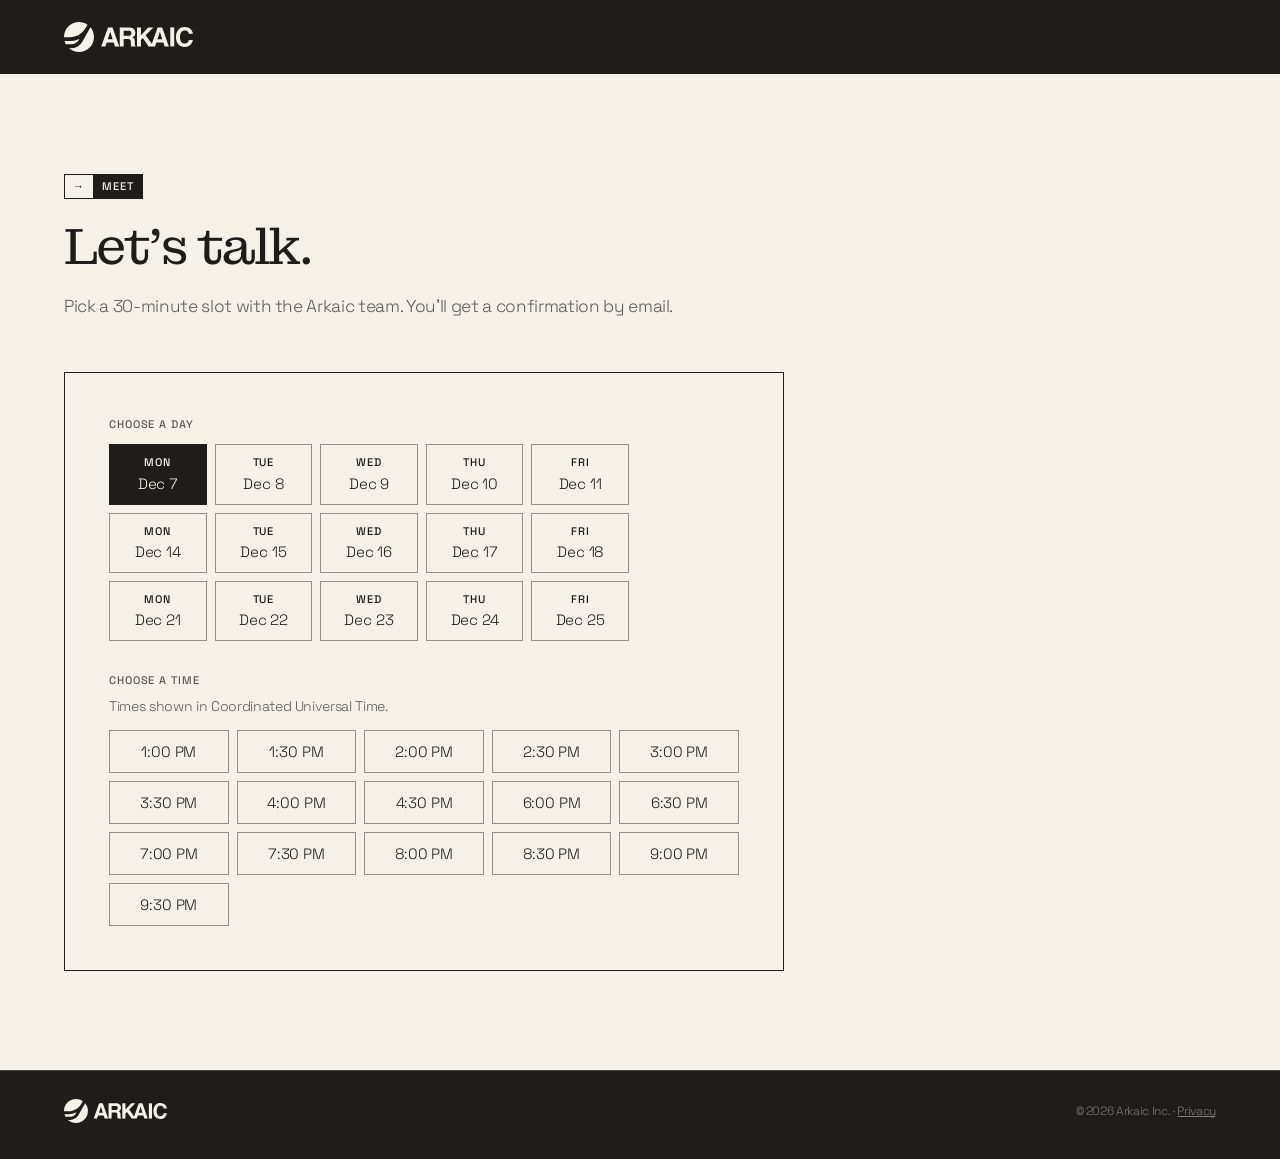
==== meet/index.html @ a01da4da "Fit the topbar on phones, show the drawing names there, shorten each scene The bar overflowed below " ====
<!DOCTYPE html>
<html lang="en">
<head>
  <meta charset="utf-8">
  <meta name="viewport" content="width=device-width, initial-scale=1">
  <title>Meet Arkaic</title>
  <meta name="description" content="Book a 30-minute meeting with Arkaic.">
  <meta name="theme-color" content="#1E1D1A">
  <meta name="robots" content="noindex">
  <link rel="icon" href="/favicon.ico" sizes="32x32">
  <link rel="icon" type="image/svg+xml" href="/assets/favicon.svg">
  <link rel="apple-touch-icon" href="/assets/apple-touch-icon.png">
  <link rel="canonical" href="https://arkaic.inc/meet/">
  <link rel="stylesheet" href="/styles.css?v=68">
</head>
<body>
  <a class="skip" href="#main">Skip to content</a>

  <header class="topbar">
    <a class="brand" href="/" aria-label="Arkaic home">
      <img src="/assets/logo-horizontal-paper.svg" alt="Arkaic" width="146" height="34">
    </a>
  </header>

  <main id="main">
    <section class="section paper meet" aria-labelledby="meet-title">
      <div>
        <p class="tag"><span class="tag-num">→</span><span class="tag-label">Meet</span></p>
        <h1 id="meet-title" class="h2">Let&rsquo;s talk.</h1>
        <p class="body-lg meet-lede">Pick a 30-minute slot with the Arkaic team. You&rsquo;ll get a confirmation by email.</p>
        <div class="meet-card">
          <!-- step 1: day and time -->
          <div class="meet-pick">
            <h2 class="meet-step">Choose a day</h2>
            <div class="meet-days" role="listbox" aria-label="Day"></div>
            <h2 class="meet-step">Choose a time</h2>
            <p class="meet-tz"></p>
            <div class="meet-slots" role="listbox" aria-label="Time"></div>
            <p class="meet-empty" hidden>No open times this day.</p>
          </div>
  
          <!-- step 2: details -->
          <form class="meet-form" action="https://formspree.io/f/xnpnykan" method="POST" hidden>
            <p class="meet-chosen"></p>
            <button type="button" class="meet-back">Change time</button>
            <label for="meet-name">Name</label>
            <input id="meet-name" name="name" autocomplete="name" required>
            <label for="meet-email">Email</label>
            <input id="meet-email" type="email" name="email" autocomplete="email" required>
            <label for="meet-org">Firm</label>
            <input id="meet-org" name="firm" autocomplete="organization">
            <label for="meet-note">Anything we should know? <span>(optional)</span></label>
            <textarea id="meet-note" name="note" rows="3"></textarea>
            <input type="hidden" name="_subject">
            <input type="hidden" name="meeting_start_utc">
            <input type="hidden" name="meeting_time_et">
            <input type="text" name="_gotcha" tabindex="-1" autocomplete="off" class="visually-hidden" aria-hidden="true">
            <p class="consent">We use these details only to schedule and hold the meeting. See our <a href="/privacy/">privacy page</a>.</p>
            <button class="button button-graphite" type="submit">Request meeting</button>
            <p class="meet-msg" role="status" aria-live="polite"></p>
          </form>
  
          <!-- step 3: done -->
          <div class="meet-done" hidden>
            <h2 class="h3">Request sent.</h2>
            <p class="meet-done-time"></p>
            <p class="meet-done-note">The Arkaic team will confirm by email shortly.</p>
            <a class="button button-graphite meet-ics" download="arkaic-meeting.ics">Add to calendar</a>
          </div>
        </div>
        </div>
    </section>
  </main>

  <footer class="footer">
    <img src="/assets/logo-horizontal-paper.svg" alt="Arkaic" width="120" height="28">
    <p class="fine">© 2026 Arkaic Inc. · <a href="/privacy/">Privacy</a></p>
  </footer>

  <script src="/meet/meet.js?v=5" defer></script>
</body>
</html>
---- styles.css ----
/* Arkaic landing — brand system v1.0.
   Foundation: Graphite and Paper. Display: Montagu Slab. Functional: Space Grotesk.
   Accents (cyan, gold, coral) enter only through the prisms.
   4-column grid, generous margins, flat and matte: no shadows, no gradients. */

/* Fonts are self-hosted (SIL Open Font License) so no visitor data goes to Google. */
@font-face {
  font-family: "Montagu Slab";
  font-style: normal;
  font-weight: 400;
  font-display: swap;
  src: url("/assets/fonts/montagu-slab-latin.woff2") format("woff2");
  unicode-range: U+0000-00FF, U+0131, U+0152-0153, U+02BB-02BC, U+02C6, U+02DA, U+02DC, U+0304, U+0308, U+0329, U+2000-206F, U+20AC, U+2122, U+2191, U+2193, U+2212, U+2215, U+FEFF, U+FFFD;
}
@font-face {
  font-family: "Montagu Slab";
  font-style: normal;
  font-weight: 400;
  font-display: swap;
  src: url("/assets/fonts/montagu-slab-latin-ext.woff2") format("woff2");
  unicode-range: U+0100-02BA, U+02BD-02C5, U+02C7-02CC, U+02CE-02D7, U+02DD-02FF, U+0304, U+0308, U+0329, U+1D00-1DBF, U+1E00-1E9F, U+1EF2-1EFF, U+2020, U+20A0-20AB, U+20AD-20C4, U+2113, U+2C60-2C7F, U+A720-A7FF;
}
@font-face {
  font-family: "Shrikhand";
  font-style: normal;
  font-weight: 400;
  font-display: swap;
  src: url("/assets/fonts/shrikhand-latin.woff2") format("woff2");
  unicode-range: U+0000-00FF, U+0131, U+0152-0153, U+02BB-02BC, U+02C6, U+02DA, U+02DC, U+0304, U+0308, U+0329, U+2000-206F, U+20AC, U+2122, U+2191, U+2193, U+2212, U+2215, U+FEFF, U+FFFD;
}
@font-face {
  font-family: "Shrikhand";
  font-style: normal;
  font-weight: 400;
  font-display: swap;
  src: url("/assets/fonts/shrikhand-latin-ext.woff2") format("woff2");
  unicode-range: U+0100-02BA, U+02BD-02C5, U+02C7-02CC, U+02CE-02D7, U+02DD-02FF, U+0304, U+0308, U+0329, U+1D00-1DBF, U+1E00-1E9F, U+1EF2-1EFF, U+2020, U+20A0-20AB, U+20AD-20C4, U+2113, U+2C60-2C7F, U+A720-A7FF;
}
@font-face {
  font-family: "Space Grotesk";
  font-style: normal;
  font-weight: 300 700;
  font-display: swap;
  src: url("/assets/fonts/space-grotesk-latin.woff2") format("woff2");
  unicode-range: U+0000-00FF, U+0131, U+0152-0153, U+02BB-02BC, U+02C6, U+02DA, U+02DC, U+0304, U+0308, U+0329, U+2000-206F, U+20AC, U+2122, U+2191, U+2193, U+2212, U+2215, U+FEFF, U+FFFD;
}
@font-face {
  font-family: "Space Grotesk";
  font-style: normal;
  font-weight: 300 700;
  font-display: swap;
  src: url("/assets/fonts/space-grotesk-latin-ext.woff2") format("woff2");
  unicode-range: U+0100-02BA, U+02BD-02C5, U+02C7-02CC, U+02CE-02D7, U+02DD-02FF, U+0304, U+0308, U+0329, U+1D00-1DBF, U+1E00-1E9F, U+1EF2-1EFF, U+2020, U+20A0-20AB, U+20AD-20C4, U+2113, U+2C60-2C7F, U+A720-A7FF;
}

:root {
  --paper: #F5F0E8;
  --graphite: #1E1D1A;
  --cyan: #2DC4C4;      --cyan-dark: #003940;   --cyan-light: #C6EDEB;
  --gold: #D6A321;      --gold-dark: #3C310B;
  --coral: #F27649;     --coral-dark: #421D10;
  --green: #8DC63F;

  --ink: var(--graphite);
  --ink-70: rgba(30, 29, 26, 0.70);
  --ink-45: rgba(30, 29, 26, 0.45);
  --ink-15: rgba(30, 29, 26, 0.15);
  --paper-70: rgba(245, 240, 232, 0.70);
  --paper-45: rgba(245, 240, 232, 0.45);
  --paper-18: rgba(245, 240, 232, 0.18);

  --font-display: "Montagu Slab", Georgia, "Times New Roman", serif;
  --font-text: "Space Grotesk", "Helvetica Neue", Arial, sans-serif;

  --gutter: clamp(24px, 5vw, 80px);
  --col-gap: clamp(20px, 2.5vw, 40px);
  --section-y: clamp(72px, 11vh, 150px);
  --max: 1440px;
  /* one measure for every section's paragraphs and every figure's
     caption: a fixed width, so text of different sizes lines up */
  --measure: 46rem;
}

*, *::before, *::after { box-sizing: border-box; }
* { margin: 0; padding: 0; }
html { scroll-behavior: smooth; background: var(--graphite); }
body {
  font-family: var(--font-text);
  font-weight: 300;
  font-size: 17px;
  line-height: 1.4;
  letter-spacing: -0.02em;
  color: var(--paper);
  background: var(--graphite);
  -webkit-font-smoothing: antialiased;
}
img, video { display: block; max-width: 100%; }
a { color: inherit; }
:focus-visible { outline: 2px solid var(--cyan); outline-offset: 3px; }
strong { font-weight: 500; }

.skip {
  position: absolute; left: var(--gutter); top: -100px;
  background: var(--paper); color: var(--graphite); padding: 10px 14px; z-index: 100;
}
.skip:focus { top: 12px; }

/* ---- type ---- */
.display {
  font-family: var(--font-display);
  font-weight: 400;
  font-size: clamp(48px, 8.4vw, 124px);
  line-height: 1.0;
  letter-spacing: -0.05em;
  color: var(--paper);
}
.h2 {
  font-family: var(--font-display);
  font-weight: 400;
  font-size: clamp(34px, 4vw, 56px);
  line-height: 1.02;
  letter-spacing: -0.05em;
  max-width: 16ch;
}
.body-lg { font-size: clamp(17px, 1.35vw, 20px); line-height: 1.4; max-width: var(--measure); }
.h3 {
  font-family: var(--font-display);
  font-weight: 400;
  font-size: clamp(26px, 2.6vw, 38px);
  line-height: 1.1;
  letter-spacing: -0.04em;
  margin-bottom: 24px;
}
.paper .body-lg { color: var(--ink-70); }
.graphite .body-lg { color: var(--paper-70); }

/* section tag: numbered chip like the brand guide */
.tag {
  display: inline-flex; align-items: stretch;
  font-family: var(--font-text); font-weight: 500; font-size: 11px;
  letter-spacing: 0.08em; text-transform: uppercase;
  border: 1px solid var(--ink); margin-bottom: 22px;
}
.tag-num { padding: 4px 8px; color: var(--ink); }
.tag-label { padding: 4px 9px; background: var(--ink); color: var(--paper); }
.paper-tag { border-color: var(--paper); }
.paper-tag .tag-num { color: var(--paper); }
.paper-tag .tag-label { background: var(--paper); color: var(--graphite); }


/* ---- buttons ---- */
.button {
  display: inline-block;
  font-family: var(--font-text); font-weight: 500; font-size: 13px;
  letter-spacing: 0.08em; text-transform: uppercase; text-decoration: none;
  padding: 14px 26px; border: 1px solid transparent;
  transition: background 0.15s ease, color 0.15s ease, border-color 0.15s ease;
}
.button-graphite { background: var(--graphite); color: var(--paper); border-color: var(--graphite); }
.button-graphite:hover { background: var(--cyan-dark); border-color: var(--cyan-dark); }
.visually-hidden {
  position: absolute; width: 1px; height: 1px; overflow: hidden;
  clip: rect(0 0 0 0); clip-path: inset(50%); white-space: nowrap;
}

/* waitlist: email field and button share one row */
.waitlist { display: flex; flex-wrap: wrap; margin-top: 36px; max-width: 520px; }
.waitlist input[type="email"] {
  flex: 1 1 240px; min-width: 0;
  font: inherit; font-size: 16px; letter-spacing: -0.01em;
  padding: 13px 16px; border: 1px solid var(--ink-45); border-right: 0; border-radius: 0;
  background: transparent; color: var(--ink);
}
.waitlist input[type="email"]::placeholder { color: var(--ink-45); }
.waitlist input[type="email"]:focus-visible { outline-offset: -2px; }
.waitlist .button { flex: none; cursor: pointer; }
.waitlist .button:disabled { opacity: 0.6; cursor: default; }
.waitlist-msg { flex-basis: 100%; margin-top: 14px; font-size: 14px; color: var(--ink-70); }
.waitlist-msg:empty { display: none; }
.consent { flex-basis: 100%; margin: 12px 0 0; font-size: 13px; color: var(--ink-70); }
.consent a { color: inherit; }
.meet-form .consent { margin-top: 20px; }

/* ---- topbar ---- */
.topbar {
  position: sticky; top: 0; z-index: 50;
  display: flex; align-items: center;
  padding: 22px var(--gutter);
  background: var(--graphite);
}
.brand img { height: 30px; width: auto; }
.topbar-cta {
  margin-left: auto; font-weight: 500; font-size: 12px; letter-spacing: 0.08em; text-transform: uppercase;
  text-decoration: none; color: var(--paper); border-bottom: 1px solid var(--paper-45); padding-bottom: 2px;
}
.topbar-cta:hover { border-color: var(--coral); }
/* the way to a meeting: a solid Paper button at the far right */
.topbar-meet {
  margin-left: 24px; padding: 9px 16px;
  font-weight: 500; font-size: 12px; letter-spacing: 0.08em; text-transform: uppercase; text-decoration: none;
  background: var(--paper); color: var(--graphite); border: 1px solid var(--paper);
}
.topbar-meet:hover { background: var(--cyan-light); border-color: var(--cyan-light); }

/* ---- hero ---- */
.hero {
  position: relative;
  min-height: calc(100svh - 78px);
  display: flex; flex-direction: column; justify-content: center;
  padding: clamp(48px, 8vh, 96px) var(--gutter) 0;
  overflow: hidden;
}
.hero-inner { position: relative; max-width: var(--max); margin: 0 auto; width: 100%; }
.display .line { display: block; }
.lede { margin-top: 32px; max-width: 62ch; color: var(--paper-70); font-size: clamp(17px, 1.35vw, 20px); }

/* prisms wander around their own centroids (main.js) and thread through the
   type: the headline creates no stacking context, so a letter wrapped in
   .lt-front (z 3) paints over a form while its plain neighbour (unpositioned,
   painted first) sits behind it.
   Each prism sits in an .anchor around its letter (positioned, but no z-index,
   so still no stacking context), and its size and offset are in em: it tracks
   that letter at every width and line wrap. */
.lt-front { position: relative; z-index: 3; }
.anchor { position: relative; }
.prism {
  position: absolute; width: 0.5em; height: auto; max-width: none;
  pointer-events: none; will-change: transform; z-index: 2;
  /* left/top are the form's centre; main.js keeps the -50% offset in its transform */
  transform: translate(-50%, -50%);
}
.prism-back { width: 0.655em; z-index: 1; }
.prism-tetra { left: 0.66em; top: 0.62em; }   /* on the o|m seam of "Computing": o in front, m behind */
.prism-octa { width: 0.72em; left: 100%; top: 0.38em; }   /* over the top right of the l in "Built", under the t */
.prism-cube { left: 0.62em; top: 0.25em; }   /* over the o of "Discovery", behind the v */
.strokes-band {
  /* same max width as the content grid, so its ends line up with the rules below */
  width: 100%; max-width: var(--max);
  margin: clamp(56px, 10vh, 120px) auto 0;
  height: 42px;   /* six strokes: a 2px line every 8px */
  background: repeating-linear-gradient(
    to bottom,
    var(--paper-45) 0 2px,
    transparent 2px 8px
  );
  mask-image: linear-gradient(to bottom, rgba(0,0,0,0.25), rgba(0,0,0,1));
  -webkit-mask-image: linear-gradient(to bottom, rgba(0,0,0,0.25), rgba(0,0,0,1));
}

/* ---- sections + grid ---- */
.section { padding: var(--section-y) var(--gutter); }
.section > * { max-width: var(--max); margin-left: auto; margin-right: auto; }
.paper { background: var(--paper); color: var(--ink); }
.graphite { background: var(--graphite); color: var(--paper); }
/* grounds follow the story, not a strict alternation: the product proofs run
   on one Paper ground, so a rule across the content width marks each section */
.paper + .paper > :first-child { border-top: 1px solid var(--ink-15); padding-top: clamp(28px, 4vh, 48px); }
.grid {
  display: grid;
  grid-template-columns: repeat(4, minmax(0, 1fr));
  column-gap: var(--col-gap);
  row-gap: 40px;
  align-items: start;
}
.span-2 { grid-column: span 2; }

/* evolve */
.evolve { font-family: "Shrikhand", var(--font-display); font-style: normal; letter-spacing: -0.02em; color: var(--coral); }
.principles { list-style: none; border-top: 1px solid var(--ink); }
.principles li { padding: 16px 0; border-bottom: 1px solid var(--ink-15); color: var(--ink); font-size: 16px; line-height: 1.4; }
/* same list on a Graphite section: Paper rules and type */
.graphite .principles { border-top-color: var(--paper); }
.graphite .principles li { border-bottom-color: var(--paper-18); color: var(--paper); }

/* product section, top to bottom: full-width intro, waitlist band, then each
   pain point (problem, how Evolve treats it, proof) and the pipeline. Text
   and headings share the content's left edge; the waitlist card is centred. */
.product-intro .h2 { max-width: none; }
.product-intro .body-lg { margin-top: 24px; }
.waitlist-band { margin-top: clamp(64px, 9vh, 112px); scroll-margin-top: 78px; }   /* clear the sticky topbar */
/* the band closes its section: no Paper strip between it and the next one */
.section:has(> .waitlist-band:last-child) { padding-bottom: 0; }
.section > .result { margin-top: clamp(40px, 6vh, 72px); }

/* pain points: the problem on the left, how Evolve treats it on the right */
.section > .pipeline { margin-top: clamp(80px, 12vh, 144px); }
.section > .pipeline.first { margin-top: 0; }
/* headline, then the pain, then how Evolve treats it in two columns that
   read top to bottom; .line keeps each sentence on a line of its own */
.pain-head { max-width: none; }
.pain-head .line { display: block; }
.pain .body-lg { margin-top: 24px; }
.pain-how { margin-top: 40px; }
/* a grid, two to a row: each row is as tall as its taller item, so the
   rules under the items line up across the row whatever their length */
.pain-how .principles { display: grid; grid-template-columns: repeat(2, minmax(0, 1fr)); column-gap: var(--col-gap); }
.pain-how .principles li { padding: 24px 0; }
.how {
  font-weight: 500; font-size: 11px; letter-spacing: 0.08em; text-transform: uppercase;
  color: var(--ink-70); margin-bottom: 12px;
}
.principles code, .steps code { font-family: ui-monospace, Menlo, monospace; font-size: 0.9em; letter-spacing: 0; }
/* a demo video, framed like the screenshots; dark until it loads. It takes the
   full content width, so its edges line up with the section rules and the hero's
   strokes band, and it outweighs the 1000px figures around it */
.result .demo {
  --figure-w: var(--max);
  display: block; width: min(100%, var(--figure-w)); height: auto; aspect-ratio: 16 / 9; margin: 24px auto 0;
  object-fit: contain; background: var(--paper); border: 1px solid var(--paper-45);
}
/* the clips are rendered on Paper, so on a Paper section they sit flush, with no frame.
   Their content spans x = 90..1860 of the 1920 px frame: scale so that span meets the
   text edges, and let the blank margins run into the gutter */
.paper .result .demo {
  border: 0;
  width: calc(100% * 1920 / 1770); max-width: none;
  margin-left: calc(-100% * 90 / 1770);
}
/* MOCKUP: stands in for a visual not made yet */
.placeholder {
  display: grid; place-items: center; aspect-ratio: 16 / 10;
  border: 1px dashed var(--ink-45); color: var(--ink-45);
  font-family: var(--font-display); font-size: clamp(20px, 2.4vw, 32px); letter-spacing: -0.04em;
}

/* the same pieces on a Graphite section */
.graphite .how { color: var(--paper-70); }
.graphite .placeholder { border-color: var(--paper-45); color: var(--paper-45); }
.graphite .compare-note { color: var(--paper-70); }
/* proofs keep a rule that shows on their section's ground */
.graphite .result img { border-color: var(--paper-45); }

/* pipeline: three steps across, numbered */
.pipeline .body-lg { color: var(--ink-70); margin-top: 24px; }   /* the same gap under the headline as .pain */
.steps {
  list-style: none; display: grid; grid-template-columns: repeat(3, minmax(0, 1fr));
  column-gap: var(--col-gap); row-gap: 32px; margin-top: 40px;
}
.steps li { border-top: 1px solid var(--ink); padding-top: 16px; }
.step-num { font-family: var(--font-display); font-size: 34px; letter-spacing: -0.04em; line-height: 1; color: var(--ink-45); }
.steps h4 { margin: 12px 0 8px; font-size: 18px; font-weight: 500; letter-spacing: -0.02em; }
.steps p { color: var(--ink-70); font-size: 16px; line-height: 1.45; }
.graphite .pipeline .body-lg { color: var(--paper-70); }
.graphite .steps li { border-top-color: var(--paper); }
.graphite .step-num { color: var(--paper-45); }
.graphite .steps p { color: var(--paper-70); }
/* the study animation and the proofs share one centred width, so they
   read as a set; each sits square-cornered in a Graphite rule like the
   waitlist card. The animation is a fixed 950x594 stage that scales itself
   to its frame, so the frame only needs the right proportions. */
.study, .result { --figure-w: 1000px; }
.section > .study { margin-top: clamp(40px, 6vh, 72px); }
/* intro text on the left, the engine drawing on the right; stacked on narrow screens */
.lead-row { display: grid; grid-template-columns: minmax(0, 6fr) minmax(0, 6.5fr); gap: clamp(32px, 4vw, 64px); align-items: start; margin-top: 40px; }
.lead-row > .study { margin: 0; }
/* the tagline stays on one line, running past the text column over the empty corner of the
   drawing frame, so the columns (and the drawing) do not move with it */
@media (min-width: 1100px) { .product-intro .h2 { white-space: nowrap; } }
.study + .pain { margin-top: clamp(80px, 12vh, 144px); }
/* a quiet label over the animation, on its left edge, so it does not
   compete with the line above or the headline below */
.study-label { width: min(100%, var(--figure-w)); margin: 0 auto; }
.study-frame {
  width: min(100%, var(--figure-w)); margin: 12px auto 0; aspect-ratio: 950 / 594;
  background: #fff; border: 1px solid var(--graphite);
}
/* the drawings canvas: line art straight on the section, in the section's ink */
.trace-frame { aspect-ratio: 8 / 5; background: none; border: 0; }
.trace-canvas { display: block; width: 100%; height: 100%; }
.study-frame iframe { display: block; width: 100%; height: 100%; border: 0; }
.result img {
  display: block; width: min(100%, var(--figure-w)); height: auto;
  margin: 24px auto 0; border: 1px solid var(--graphite);
}

/* waitlist: Eigenmode field (texture 04, cyan) behind a centred Paper card,
   the same construction as the closing contact band (texture 06, coral) */
.waitlist-band {
  display: grid; place-items: center;
  /* full bleed, like the closing band: the section pads by the gutter, so
     pulling out by the gutter reaches both edges of the window */
  max-width: none;
  margin-left: calc(-1 * var(--gutter)); margin-right: calc(-1 * var(--gutter));
  padding: clamp(56px, 10vh, 120px) clamp(16px, 4vw, 48px);
  background: var(--cyan) url("assets/eigenmode-04-cyan.jpg") center / cover no-repeat;
}
.waitlist-card {
  width: min(100%, 640px);
  background: var(--paper); border: 1px solid var(--graphite);
  padding: clamp(24px, 4vw, 48px) clamp(20px, 4vw, 56px);
}
.waitlist-card .waitlist { margin: 28px 0 0; max-width: none; }
/* the pitch to pilots, above the form */
.cta-title {
  font-family: var(--font-display); font-weight: 400; font-size: clamp(28px, 3vw, 40px);
  line-height: 1.05; letter-spacing: -0.05em; color: var(--ink);
}
.cta-text { margin-top: 16px; font-size: clamp(16px, 1.2vw, 18px); line-height: 1.45; color: var(--ink-70); }

.compare-note { margin: 16px auto 0; max-width: min(100%, var(--measure)); text-align: center; font-size: 13px; line-height: 1.45; color: var(--ink-70); }

/* team: two people, centred as a pair; the tag stays on the left margin like 01 */
.team {
  list-style: none; display: grid; grid-template-columns: repeat(2, minmax(0, 1fr));
  column-gap: clamp(40px, 6vw, 112px); row-gap: 48px;
  max-width: 1080px; margin: 28px auto 0;
}
.team li { border-top: 1px solid var(--paper-45); padding-top: 20px; }
.person-name {
  font-family: var(--font-display); font-weight: 400; font-size: clamp(26px, 2.3vw, 34px);
  letter-spacing: -0.04em; line-height: 1.1; margin-bottom: 16px;
}
.team p { color: var(--paper-70); font-size: clamp(16px, 1.15vw, 18px); line-height: 1.5; }
.paper .team li { border-top-color: var(--ink); }
.paper .team p { color: var(--ink-70); }

/* contact: Eigenmode field (coral) behind a centred Paper card */
.contact {
  display: grid; place-items: center;
  padding: clamp(96px, 16vh, 200px) var(--gutter);
  background: var(--coral) url("assets/eigenmode-06-coral.jpg") center / cover no-repeat;
}
.contact-card {
  background: var(--paper); color: var(--ink); border: 1px solid var(--graphite);
  padding: clamp(32px, 4vw, 56px) clamp(28px, 5vw, 72px); text-align: center;
}
.contact-card .body-lg { color: var(--ink-70); margin: 0 auto; }
.mail {
  display: inline-block; margin-top: 20px;
  font-family: var(--font-display); font-size: clamp(24px, 2.6vw, 36px); letter-spacing: -0.04em; line-height: 1;
  color: var(--ink); text-decoration: none; border-bottom: 1px solid var(--ink-45); padding-bottom: 6px;
}
.mail:hover { border-color: var(--coral); color: var(--coral-dark); }

/* footer */
.footer {
  display: flex; flex-wrap: wrap; justify-content: space-between; align-items: center; gap: 20px 40px;
  padding: 28px var(--gutter) 36px;
  border-top: 1px solid var(--paper-18);
  background: var(--graphite); color: var(--paper);
}
.footer img { height: 24px; width: auto; }
.fine { font-size: 12px; color: var(--paper-45); }
.made { display: inline-flex; flex-direction: column; align-items: center; gap: 10px; }
.flag { display: block; flex: none; }
.fine a { color: inherit; }
.fine a:hover { color: var(--paper); }

/* privacy: one readable column under the heading */
.legal { min-height: calc(100svh - 78px); }
.legal > div { max-width: 68ch; }
.legal-date { margin: 12px 0 32px; font-size: 14px; color: var(--ink-70); }
.legal h2 { margin: 36px 0 10px; font-size: 20px; font-weight: 500; }
.legal p, .legal li { font-size: 16px; line-height: 1.6; }
.legal p + p { margin-top: 12px; }
.legal ul { padding-left: 20px; list-style: disc; }
.legal li + li { margin-top: 6px; }
.legal ul + p { margin-top: 12px; }
.legal a { color: inherit; }

/* ---- meet: /meet booking page ---- */
.meet { min-height: calc(100svh - 78px); }
.meet-lede { margin-top: 20px; }
.meet-card {
  margin-top: clamp(40px, 6vh, 72px); max-width: 720px;
  border: 1px solid var(--graphite); padding: clamp(20px, 4vw, 44px);
}
.meet-step {
  font-family: var(--font-text); font-weight: 500; font-size: 11px;
  letter-spacing: 0.08em; text-transform: uppercase; color: var(--ink-70);
  margin-bottom: 12px;
}
.meet-step + .meet-days { margin-bottom: 32px; }
.meet-tz { font-size: 14px; color: var(--ink-70); margin: -4px 0 14px; }
.meet-days, .meet-slots { display: grid; gap: 8px; }
.meet-days { grid-template-columns: repeat(5, minmax(0, 1fr)); max-width: 520px; }   /* Mon-Fri: one row per week (meet.js shows whole weeks) */
.meet-slots { grid-template-columns: repeat(auto-fill, minmax(104px, 1fr)); }
.meet-days button, .meet-slots button {
  font: inherit; font-size: 15px; letter-spacing: -0.01em; color: var(--ink);
  background: transparent; border: 1px solid var(--ink-45); border-radius: 0;
  padding: 10px 6px; cursor: pointer; text-align: center;
  transition: background 0.15s ease, color 0.15s ease, border-color 0.15s ease;
}
.meet-days button span {
  display: block; font-weight: 500; font-size: 11px; letter-spacing: 0.08em;
  text-transform: uppercase; margin-bottom: 2px;
}
.meet-days button:hover:not(:disabled), .meet-slots button:hover { border-color: var(--graphite); background: var(--cyan-light); }
.meet-days button[aria-selected="true"] { background: var(--graphite); border-color: var(--graphite); color: var(--paper); }
.meet-days button:disabled { opacity: 0.35; cursor: default; }
.meet-days button { white-space: nowrap; }
/* five days across a phone: tighter type so a date stays on one line */
@media (max-width: 480px) {
  .meet-days { gap: 6px; }
  .meet-days button { font-size: 13px; padding: 8px 2px; letter-spacing: -0.02em; }
  .meet-days button span { font-size: 10px; }
}
.meet-empty { font-size: 15px; color: var(--ink-70); }

.meet-form { display: flex; flex-direction: column; max-width: 480px; }
.meet-chosen { font-family: var(--font-display); font-size: clamp(22px, 2.4vw, 30px); letter-spacing: -0.04em; line-height: 1.15; }
.meet-back {
  align-self: flex-start; margin: 8px 0 24px;
  font: inherit; font-size: 14px; color: var(--ink-70);
  background: none; border: 0; border-bottom: 1px solid var(--ink-45); padding: 0 0 2px; cursor: pointer;
}
.meet-back:hover { color: var(--ink); border-color: var(--coral); }
.meet-form label { font-size: 14px; font-weight: 500; margin: 14px 0 6px; }
.meet-form label span { font-weight: 300; color: var(--ink-70); }
.meet-form input, .meet-form textarea {
  font: inherit; font-size: 16px; letter-spacing: -0.01em; color: var(--ink);
  padding: 12px 14px; border: 1px solid var(--ink-45); border-radius: 0; background: transparent;
}
.meet-form input:focus-visible, .meet-form textarea:focus-visible { outline-offset: -2px; }
.meet-form textarea { resize: vertical; }
.meet-form .button { margin-top: 28px; cursor: pointer; align-self: flex-start; }
.meet-form .button:disabled { opacity: 0.6; cursor: default; }
.meet-msg { margin-top: 14px; font-size: 14px; color: var(--ink-70); }
.meet-msg:empty { display: none; }
.meet-done .h3 { margin-bottom: 12px; }
.meet-done-time { font-family: var(--font-display); font-size: clamp(22px, 2.4vw, 30px); letter-spacing: -0.04em; line-height: 1.15; }
.meet-done-note { margin: 10px 0 28px; color: var(--ink-70); }
[hidden] { display: none !important; }

/* ---- responsive ---- */
@media (max-width: 820px) {
  .grid { grid-template-columns: minmax(0, 1fr); }
  .span-2 { grid-column: span 1; }
  .team { grid-template-columns: minmax(0, 1fr); }
  .steps { grid-template-columns: minmax(0, 1fr); }
  .pain-how .principles { grid-template-columns: minmax(0, 1fr); }
  .waitlist input[type="email"] { border-right: 1px solid var(--ink-45); flex-basis: 100%; }
  .waitlist .button { flex: 1 1 100%; margin-top: 10px; }
  .h2 { max-width: none; }
  .lead-row { grid-template-columns: minmax(0, 1fr); gap: 0; }
  .lead-row > .study { margin-top: clamp(40px, 6vh, 72px); }
  .hero { min-height: auto; padding-top: 64px; padding-bottom: 48px; }   /* room under the strokes band */
}
/* phones: "Computing Built" no longer fits on one line, so let the headline
   flow as one run of text ("Computing / Built for / Discovery.") instead of
   breaking "Built" onto a line of its own */
@media (max-width: 480px) {
  .display .line { display: inline; }
  /* the bar: a smaller mark, tighter type and a fixed gap, so the three items fit a 360px phone */
  .topbar { padding: 16px 20px; gap: 14px; }
  .brand img { height: 24px; }
  .topbar-cta, .topbar-meet { font-size: 11px; letter-spacing: 0.06em; white-space: nowrap; }
  .topbar-meet { margin-left: 0; padding: 8px 12px; }
}
@media (prefers-reduced-motion: reduce) {
  html { scroll-behavior: auto; }
}
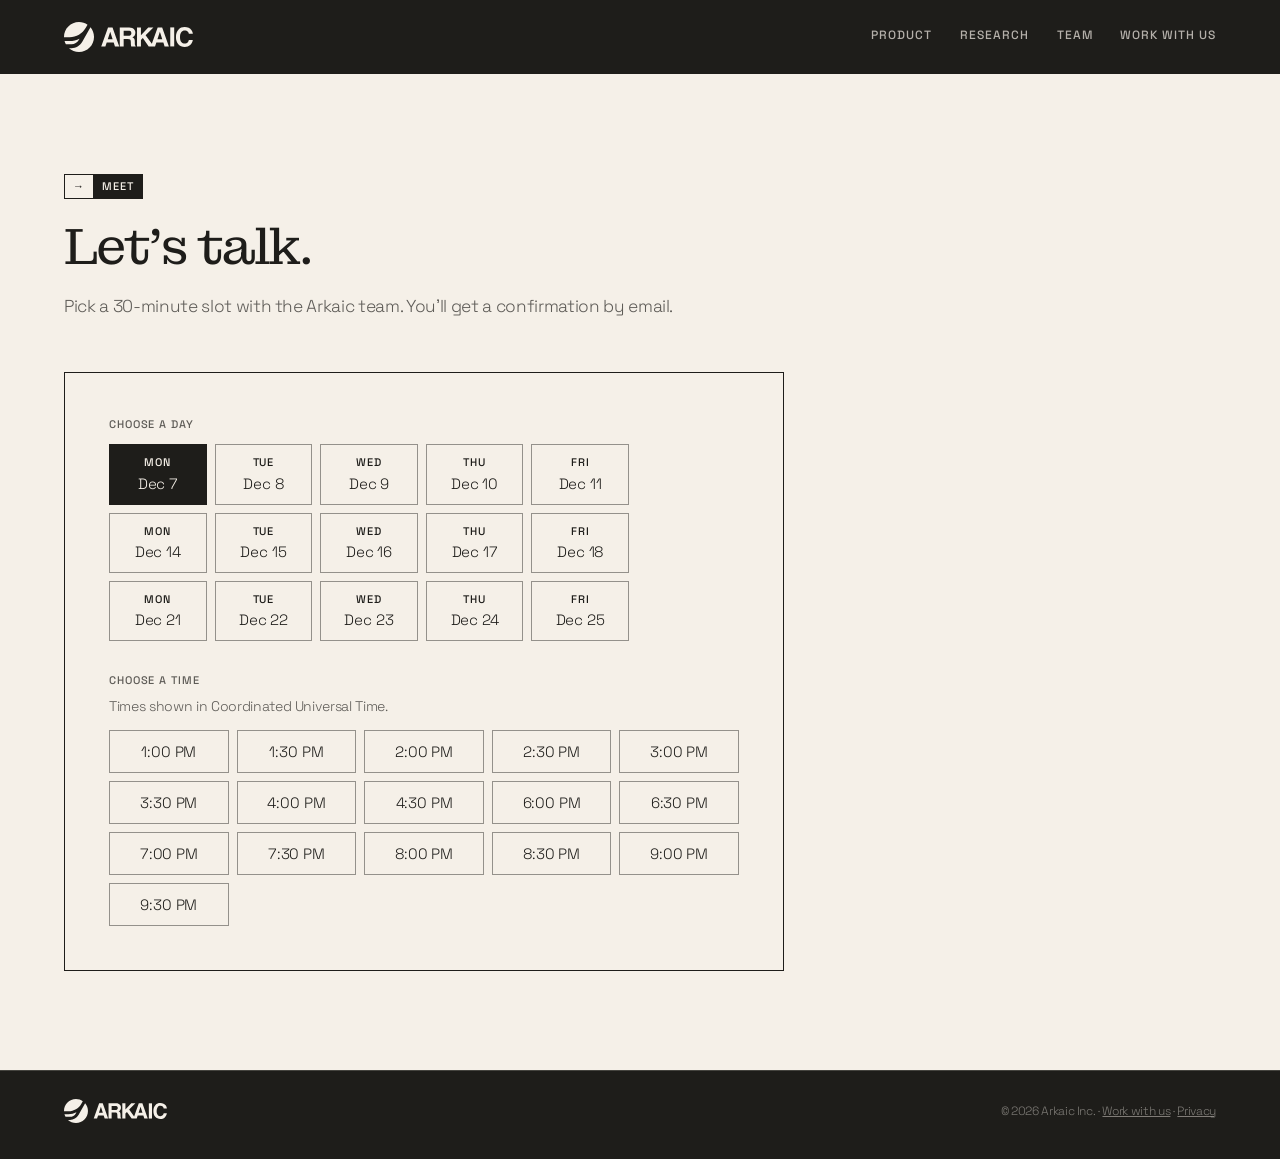
==== commit f7f077e3: "Add the Work with us page, a navbar, and a UI loop in section 06 /work/ offers three kinds of projec" ====
--- a/meet/index.html
+++ b/meet/index.html
@@ -11,7 +11,7 @@
   <link rel="icon" type="image/svg+xml" href="/assets/favicon.svg">
   <link rel="apple-touch-icon" href="/assets/apple-touch-icon.png">
   <link rel="canonical" href="https://arkaic.inc/meet/">
-  <link rel="stylesheet" href="/styles.css?v=68">
+  <link rel="stylesheet" href="/styles.css?v=73">
 </head>
 <body>
   <a class="skip" href="#main">Skip to content</a>
@@ -20,6 +20,13 @@
     <a class="brand" href="/" aria-label="Arkaic home">
       <img src="/assets/logo-horizontal-paper.svg" alt="Arkaic" width="146" height="34">
     </a>
+    <button class="nav-toggle" type="button" aria-expanded="false" aria-controls="topnav">Menu</button>
+    <nav class="topnav" id="topnav" aria-label="Site">
+      <a href="/#product">Product</a>
+      <a href="/#research">Research</a>
+      <a href="/#team">Team</a>
+      <a href="/work/">Work with us</a>
+    </nav>
   </header>
 
   <main id="main">
@@ -74,9 +81,10 @@
 
   <footer class="footer">
     <img src="/assets/logo-horizontal-paper.svg" alt="Arkaic" width="120" height="28">
-    <p class="fine">© 2026 Arkaic Inc. · <a href="/privacy/">Privacy</a></p>
+    <p class="fine">© 2026 Arkaic Inc. · <a href="/work/">Work with us</a> · <a href="/privacy/">Privacy</a></p>
   </footer>
 
   <script src="/meet/meet.js?v=5" defer></script>
+  <script src="/nav.js?v=1" defer></script>
 </body>
 </html>
--- a/styles.css
+++ b/styles.css
@@ -189,18 +189,15 @@
   background: var(--graphite);
 }
 .brand img { height: 30px; width: auto; }
-.topbar-cta {
-  margin-left: auto; font-weight: 500; font-size: 12px; letter-spacing: 0.08em; text-transform: uppercase;
-  text-decoration: none; color: var(--paper); border-bottom: 1px solid var(--paper-45); padding-bottom: 2px;
-}
-.topbar-cta:hover { border-color: var(--coral); }
-/* the way to a meeting: a solid Paper button at the far right */
-.topbar-meet {
-  margin-left: 24px; padding: 9px 16px;
+/* the site links: at the right on wide screens; on phones a panel under the bar, opened by
+   the Menu button (nav.js) */
+.topnav { display: flex; gap: 28px; margin-left: auto; }
+.topnav a {
   font-weight: 500; font-size: 12px; letter-spacing: 0.08em; text-transform: uppercase; text-decoration: none;
-  background: var(--paper); color: var(--graphite); border: 1px solid var(--paper);
-}
-.topbar-meet:hover { background: var(--cyan-light); border-color: var(--cyan-light); }
+  color: var(--paper-70); padding-bottom: 2px; border-bottom: 1px solid transparent;
+}
+.topnav a:hover, .topnav a[aria-current] { color: var(--paper); border-color: var(--coral); }
+.nav-toggle { display: none; }
 
 /* ---- hero ---- */
 .hero {
@@ -316,6 +313,10 @@
   width: calc(100% * 1920 / 1770); max-width: none;
   margin-left: calc(-100% * 90 / 1770);
 }
+/* a loop of Evolve's own UI, captured at 2x and shown at its 1x width, with a hairline so its
+   white ground reads as a frame on Paper; phones get the main column alone */
+.ui-loop img { display: block; width: min(100%, 1150px); height: auto; margin: 0 auto; border: 1px solid var(--ink-15); }
+
 /* MOCKUP: stands in for a visual not made yet */
 .placeholder {
   display: grid; place-items: center; aspect-ratio: 16 / 10;
@@ -432,6 +433,18 @@
 }
 .mail:hover { border-color: var(--coral); color: var(--coral-dark); }
 
+/* ---- /work/: the projects page ---- */
+/* an offer's facts: three short rows under its paragraph, the labels set like .how */
+.offer-facts { margin: 16px 0 0; display: grid; grid-template-columns: max-content minmax(0, 1fr); gap: 6px 14px; font-size: 15px; line-height: 1.4; }
+.offer-facts dt { font-weight: 500; font-size: 11px; letter-spacing: 0.08em; text-transform: uppercase; color: var(--ink-70); padding-top: 3px; }
+.offer-facts dd { margin: 0; color: var(--ink); }
+.offer-facts code { font-family: ui-monospace, Menlo, monospace; font-size: 0.9em; letter-spacing: 0; }
+.steps p a { color: inherit; }
+.work .pipeline + .pipeline { margin-top: clamp(64px, 9vh, 112px); }
+/* the contact band's button sits between the line and the address */
+.contact-card .button { margin: 20px auto 18px; display: inline-block; }
+.contact-card .mail { display: block; }
+
 /* footer */
 .footer {
   display: flex; flex-wrap: wrap; justify-content: space-between; align-items: center; gap: 20px 40px;
@@ -535,17 +548,26 @@
   .lead-row { grid-template-columns: minmax(0, 1fr); gap: 0; }
   .lead-row > .study { margin-top: clamp(40px, 6vh, 72px); }
   .hero { min-height: auto; padding-top: 64px; padding-bottom: 48px; }   /* room under the strokes band */
+  .topnav {
+    display: none; position: absolute; left: 0; right: 0; top: 100%;
+    flex-direction: column; gap: 0; margin: 0; padding: 4px var(--gutter) 16px;
+    background: var(--graphite); border-top: 1px solid var(--paper-45);
+  }
+  .topbar.open .topnav { display: flex; }
+  .topnav a { display: block; padding: 15px 0; font-size: 13px; border-bottom: 1px solid var(--paper-45); color: var(--paper); }
+  .topnav a:hover, .topnav a[aria-current] { border-color: var(--paper-45); color: var(--coral); }
+  .nav-toggle {
+    display: inline-block; margin-left: auto; padding: 0; background: none; border: 0; cursor: pointer;
+    font: inherit; font-weight: 500; font-size: 12px; letter-spacing: 0.08em; text-transform: uppercase; color: var(--paper);
+  }
 }
 /* phones: "Computing Built" no longer fits on one line, so let the headline
    flow as one run of text ("Computing / Built for / Discovery.") instead of
    breaking "Built" onto a line of its own */
 @media (max-width: 480px) {
   .display .line { display: inline; }
-  /* the bar: a smaller mark, tighter type and a fixed gap, so the three items fit a 360px phone */
-  .topbar { padding: 16px 20px; gap: 14px; }
+  .topbar { padding: 16px 20px; }
   .brand img { height: 24px; }
-  .topbar-cta, .topbar-meet { font-size: 11px; letter-spacing: 0.06em; white-space: nowrap; }
-  .topbar-meet { margin-left: 0; padding: 8px 12px; }
 }
 @media (prefers-reduced-motion: reduce) {
   html { scroll-behavior: auto; }
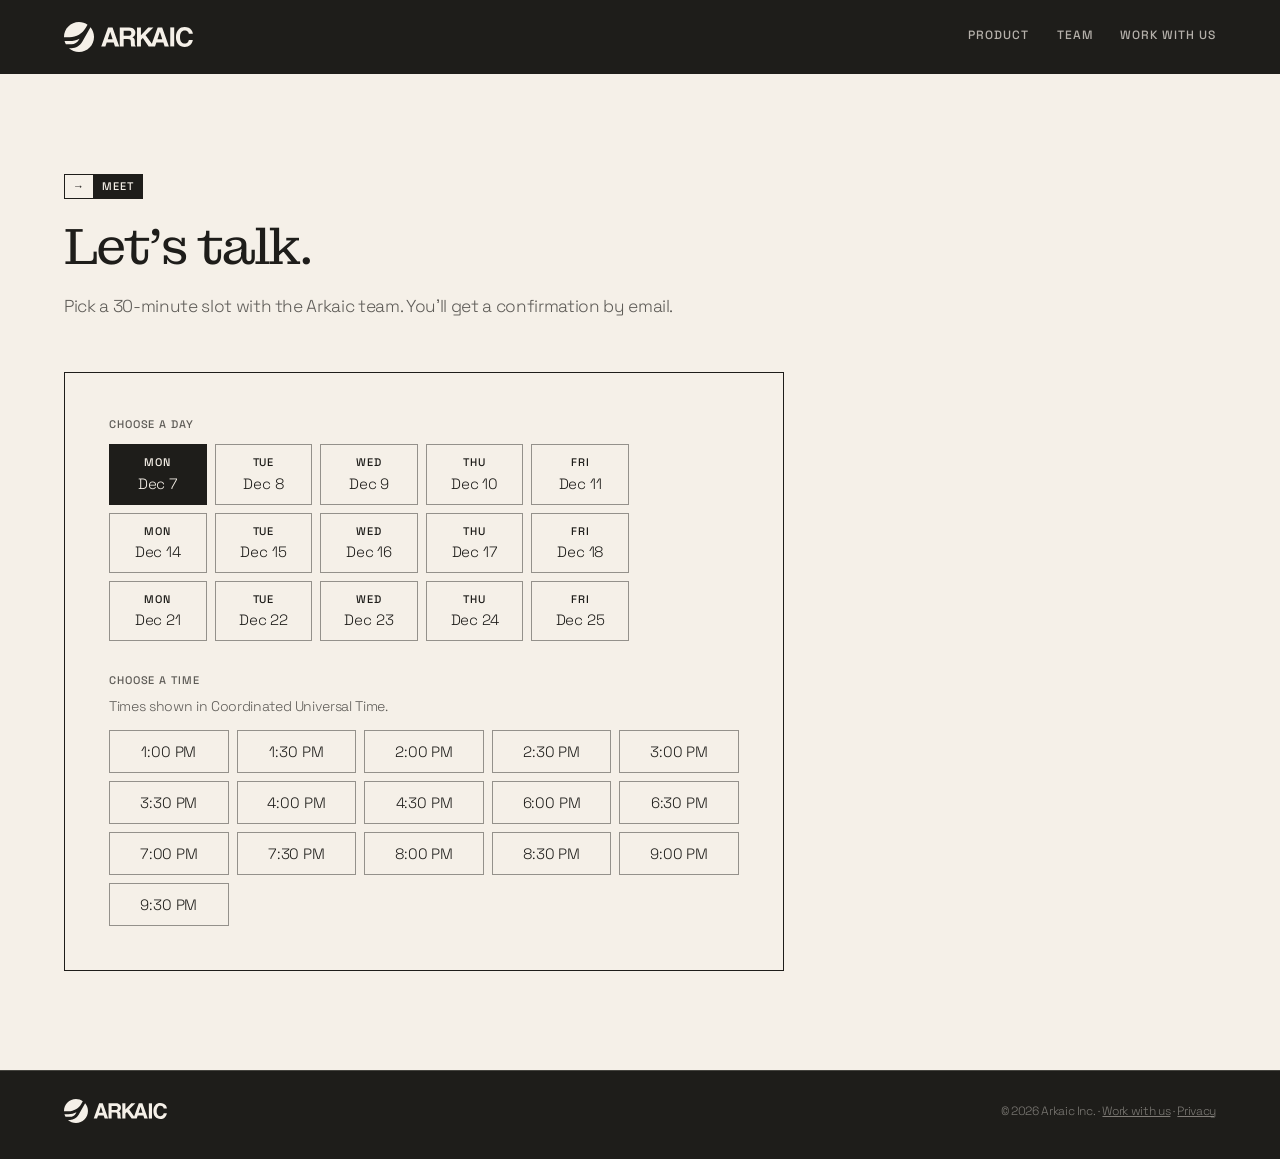
==== commit 28cd1b36: "Team as a carousel of name cards, with photos; hide Research for now The team section shows one pers" ====
--- a/meet/index.html
+++ b/meet/index.html
@@ -11,7 +11,7 @@
   <link rel="icon" type="image/svg+xml" href="/assets/favicon.svg">
   <link rel="apple-touch-icon" href="/assets/apple-touch-icon.png">
   <link rel="canonical" href="https://arkaic.inc/meet/">
-  <link rel="stylesheet" href="/styles.css?v=73">
+  <link rel="stylesheet" href="/styles.css?v=77">
 </head>
 <body>
   <a class="skip" href="#main">Skip to content</a>
@@ -23,8 +23,9 @@
     <button class="nav-toggle" type="button" aria-expanded="false" aria-controls="topnav">Menu</button>
     <nav class="topnav" id="topnav" aria-label="Site">
       <a href="/#product">Product</a>
-      <a href="/#research">Research</a>
+      <!-- <a href="/#research">Research</a> -->
       <a href="/#team">Team</a>
+      <!-- <a href="/plans/">Plans</a> -->
       <a href="/work/">Work with us</a>
     </nav>
   </header>
--- a/styles.css
+++ b/styles.css
@@ -400,20 +400,52 @@
 
 .compare-note { margin: 16px auto 0; max-width: min(100%, var(--measure)); text-align: center; font-size: 13px; line-height: 1.45; color: var(--ink-70); }
 
-/* team: two people, centred as a pair; the tag stays on the left margin like 01 */
+/* team: a carousel. The person shown is centred with their bio under
+   them; the others sit beside, smaller and dimmed, and arrows, dots, a
+   click on a side card, arrow keys, or a swipe move it (team.js). Without
+   script the cards stand in a centred row, bios showing */
 .team {
-  list-style: none; display: grid; grid-template-columns: repeat(2, minmax(0, 1fr));
-  column-gap: clamp(40px, 6vw, 112px); row-gap: 48px;
-  max-width: 1080px; margin: 28px auto 0;
-}
-.team li { border-top: 1px solid var(--paper-45); padding-top: 20px; }
+  list-style: none; display: flex; flex-wrap: wrap; justify-content: center;
+  gap: clamp(24px, 3vw, 48px); margin: 28px auto 0;
+}
+.person { width: min(100%, 320px); }
+.person-card { border: 1px solid var(--paper-45); padding-bottom: 22px; text-align: center; }
+.person-photo { display: block; width: 100%; height: auto; aspect-ratio: 4 / 5; object-fit: cover; object-position: 50% 30%; }
 .person-name {
-  font-family: var(--font-display); font-weight: 400; font-size: clamp(26px, 2.3vw, 34px);
-  letter-spacing: -0.04em; line-height: 1.1; margin-bottom: 16px;
-}
-.team p { color: var(--paper-70); font-size: clamp(16px, 1.15vw, 18px); line-height: 1.5; }
-.paper .team li { border-top-color: var(--ink); }
-.paper .team p { color: var(--ink-70); }
+  margin: 18px 20px 0; font-family: var(--font-display); font-weight: 400;
+  font-size: 24px; letter-spacing: -0.03em; line-height: 1.1;
+}
+.person-role { margin: 6px 20px 0; font-size: 14px; color: var(--paper-70); }
+.team .person-bio { margin-top: 20px; color: var(--paper-70); font-size: 16px; line-height: 1.55; }
+
+.team-carousel.on .team { display: grid; justify-items: center; overflow: hidden; padding: 4px 0; }
+.team-carousel.on .person {
+  grid-area: 1 / 1; width: min(100%, 560px);
+  transition: transform 0.6s cubic-bezier(.2, .7, .2, 1), opacity 0.6s;
+}
+.team-carousel.on .person-card { width: min(100%, 320px); margin: 0 auto; }
+.team-carousel.on .person:not(.current) { cursor: pointer; opacity: 0.35; }
+.team-carousel.on .person.current { position: relative; z-index: 1; }
+.team-carousel.on .person-card { background: var(--graphite); }
+@media (max-width: 700px) {
+  .team-carousel.on .person:not(.current) { opacity: 0; pointer-events: none; }
+}
+.team-carousel.on .person:not(.current) .person-bio { visibility: hidden; }
+.team-carousel.on .person.current .person-bio { text-align: center; }
+.team-carousel.on .person.far { opacity: 0; pointer-events: none; }
+.team-controls { display: flex; align-items: center; justify-content: center; gap: 20px; margin-top: 28px; }
+.team-controls[hidden] { display: none; }
+.team-arrow {
+  width: 44px; height: 44px; border: 1px solid var(--paper-45); background: none; color: var(--paper);
+  font: inherit; font-size: 18px; cursor: pointer;
+}
+.team-arrow:hover { border-color: var(--paper); }
+.team-dots { display: flex; gap: 10px; }
+.team-dots button { width: 10px; height: 10px; padding: 0; border: 1px solid var(--paper-70); border-radius: 50%; background: none; cursor: pointer; }
+.team-dots button[aria-current="true"] { background: var(--paper); border-color: var(--paper); }
+@media (prefers-reduced-motion: reduce) {
+  .team-carousel.on .person { transition: none; }
+}
 
 /* contact: Eigenmode field (coral) behind a centred Paper card */
 .contact {
@@ -445,6 +477,53 @@
 .contact-card .button { margin: 20px auto 18px; display: inline-block; }
 .contact-card .mail { display: block; }
 
+/* plans: a plan card beside the price sheet, then getting started and
+   questions; denser than the story pages, one screen on a laptop */
+.plans { padding-top: clamp(40px, 7vh, 72px); padding-bottom: clamp(56px, 9vh, 96px); }
+.plans-title { font-family: var(--font-display); font-weight: 400; font-size: clamp(36px, 4vw, 52px); letter-spacing: -0.03em; line-height: 1; }
+.section > .plans-lede { margin: 12px auto 0; max-width: var(--max); font-size: 17px; line-height: 1.45; color: var(--ink-70); }
+.plans-grid { display: grid; grid-template-columns: minmax(280px, 340px) minmax(0, 1fr); gap: var(--col-gap); margin-top: 32px; align-items: start; }
+.plan-card { border: 1px solid var(--ink); padding: 24px; }
+.plan-icon { width: 72px; height: auto; }
+.plan-name { margin-top: 14px; font-family: var(--font-display); font-weight: 400; font-size: 28px; letter-spacing: -0.03em; line-height: 1; }
+.plan-kind { margin-top: 6px; font-size: 14px; color: var(--ink-70); }
+.plan-price { margin-top: 16px; font-family: var(--font-display); font-size: 36px; letter-spacing: -0.03em; line-height: 1; }
+.plan-price span { font-family: var(--font-text); font-size: 16px; letter-spacing: 0; color: var(--ink-70); }
+.plan-note { margin-top: 8px; font-size: 14px; line-height: 1.4; color: var(--ink-70); }
+.plan-cta { display: block; margin-top: 20px; text-align: center; }
+.plan-list { list-style: none; margin-top: 24px; border-top: 1px solid var(--ink-15); }
+.plan-list li { padding: 9px 0; border-bottom: 1px solid var(--ink-15); font-size: 14px; line-height: 1.4; }
+.plan-list code, .price-sheet code { font-family: ui-monospace, Menlo, monospace; font-size: 0.9em; }
+.price-sheet { width: 100%; border-collapse: collapse; }
+.price-sheet caption { text-align: left; padding-bottom: 10px; font-size: 13px; font-weight: 500; letter-spacing: 0.06em; text-transform: uppercase; }
+.price-sheet thead th { font-size: 13px; font-weight: 400; color: var(--ink-70); border-bottom: 1px solid var(--ink); }
+.price-sheet tbody tr:first-child th, .price-sheet tbody tr:first-child td { border-top: 1px solid var(--ink); }
+.price-sheet thead + tbody tr:first-child th, .price-sheet thead + tbody tr:first-child td { border-top: 0; }
+.price-sheet th, .price-sheet td { padding: 10px 12px 10px 0; text-align: left; font-size: 15px; line-height: 1.4; border-bottom: 1px solid var(--ink-15); vertical-align: top; }
+.price-sheet tbody th { font-weight: 500; white-space: nowrap; }
+.price-sheet .num { text-align: right; padding-right: 0; padding-left: 12px; font-variant-numeric: tabular-nums; white-space: nowrap; }
+.price-sheet.spaced { margin-top: 28px; }
+.price-foot { margin-top: 10px; font-size: 14px; color: var(--ink-70); }
+.price-example { margin-top: 24px; padding: 16px 20px; background: var(--cyan-light); }
+.example-label { font-size: 13px; font-weight: 500; letter-spacing: 0.06em; text-transform: uppercase; }
+.price-example p + p { margin-top: 6px; font-size: 15px; line-height: 1.45; }
+.plans-more { display: grid; grid-template-columns: minmax(0, 1fr) minmax(0, 1fr); gap: var(--col-gap); margin-top: clamp(40px, 6vh, 64px); padding-top: 32px; border-top: 1px solid var(--ink-15); }
+.plans-sub { font-family: var(--font-display); font-weight: 400; font-size: 24px; letter-spacing: -0.02em; }
+.plans-start p, .plans-faq p { margin-top: 10px; font-size: 15px; line-height: 1.45; color: var(--ink-70); }
+.install { margin-top: 14px; padding: 16px 20px; background: var(--graphite); color: var(--paper); overflow-x: auto; }
+.install code { font-family: ui-monospace, Menlo, monospace; font-size: 14px; line-height: 1.6; }
+.plans-faq details { border-bottom: 1px solid var(--ink-15); padding: 12px 0; }
+.plans-faq details:first-of-type { margin-top: 10px; border-top: 1px solid var(--ink); }
+.plans-faq summary { cursor: pointer; font-size: 15px; font-weight: 500; }
+.plans-faq details p { margin-top: 8px; }
+@media (max-width: 900px) {
+  .plans-grid, .plans-more { grid-template-columns: minmax(0, 1fr); }
+}
+@media (max-width: 480px) {
+  .price-sheet th, .price-sheet td { font-size: 14px; }
+  .price-sheet tbody th { white-space: normal; }
+}
+
 /* footer */
 .footer {
   display: flex; flex-wrap: wrap; justify-content: space-between; align-items: center; gap: 20px 40px;
@@ -539,7 +618,6 @@
 @media (max-width: 820px) {
   .grid { grid-template-columns: minmax(0, 1fr); }
   .span-2 { grid-column: span 1; }
-  .team { grid-template-columns: minmax(0, 1fr); }
   .steps { grid-template-columns: minmax(0, 1fr); }
   .pain-how .principles { grid-template-columns: minmax(0, 1fr); }
   .waitlist input[type="email"] { border-right: 1px solid var(--ink-45); flex-basis: 100%; }
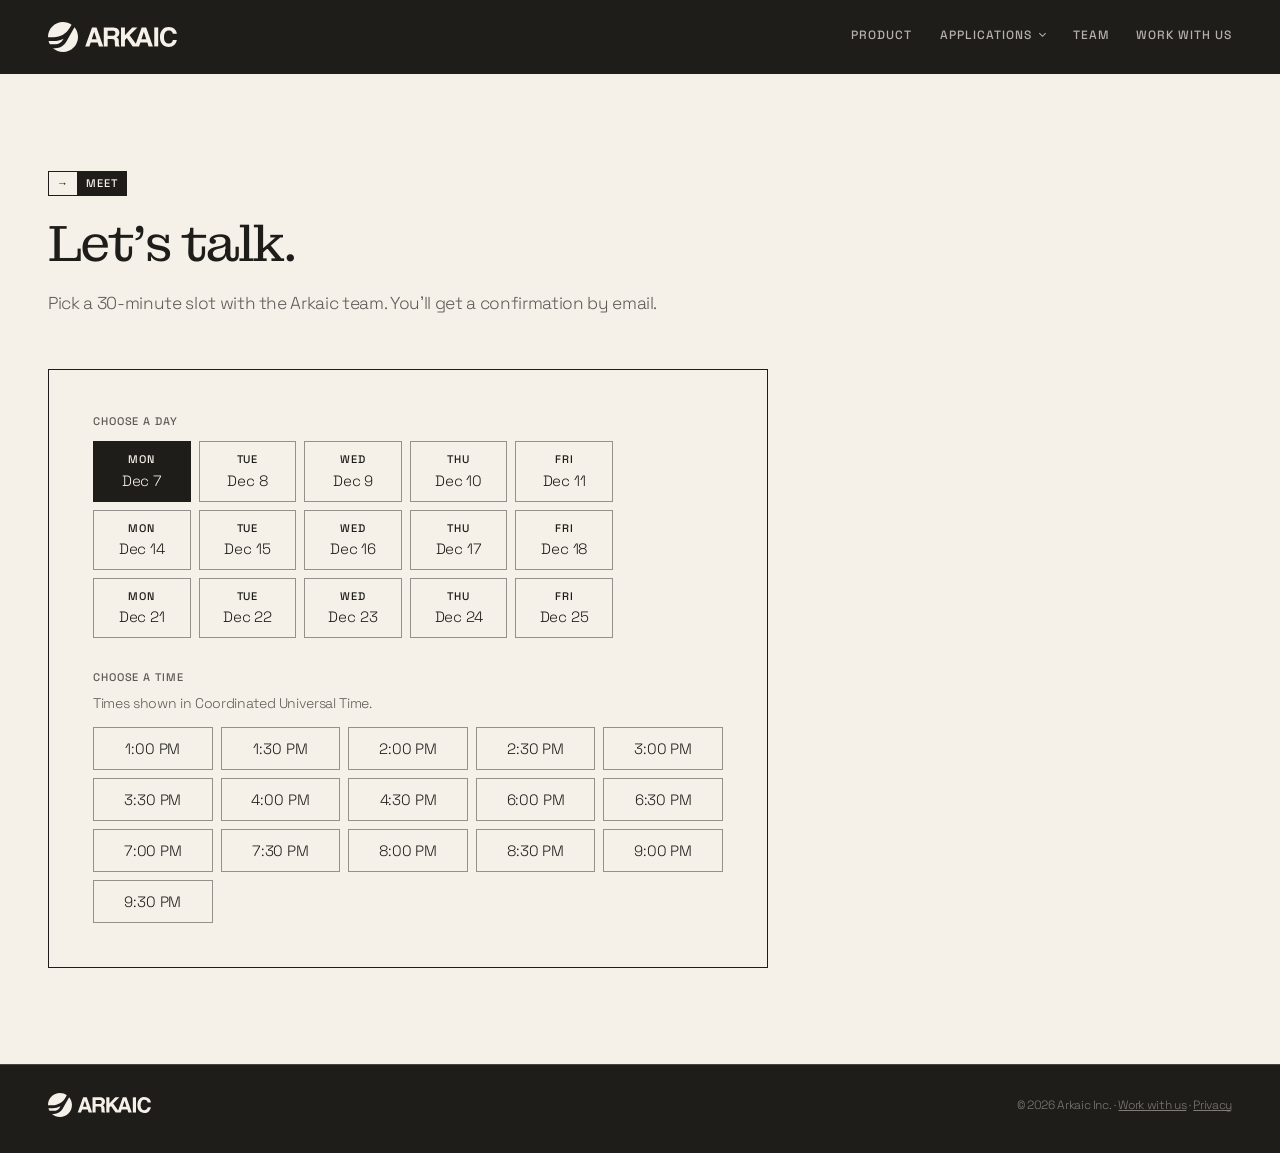
==== commit f7d14793: "Hero and tiles toward boat.dev's layout; Applications menu The page takes boat.dev's frame: 1248px c" ====
--- a/meet/index.html
+++ b/meet/index.html
@@ -11,7 +11,7 @@
   <link rel="icon" type="image/svg+xml" href="/assets/favicon.svg">
   <link rel="apple-touch-icon" href="/assets/apple-touch-icon.png">
   <link rel="canonical" href="https://arkaic.inc/meet/">
-  <link rel="stylesheet" href="/styles.css?v=77">
+  <link rel="stylesheet" href="/styles.css?v=85">
 </head>
 <body>
   <a class="skip" href="#main">Skip to content</a>
@@ -23,6 +23,14 @@
     <button class="nav-toggle" type="button" aria-expanded="false" aria-controls="topnav">Menu</button>
     <nav class="topnav" id="topnav" aria-label="Site">
       <a href="/#product">Product</a>
+      <div class="nav-menu">
+        <button class="nav-menu-btn" type="button" aria-expanded="false" aria-controls="apps-menu">Applications</button>
+        <div class="nav-menu-list" id="apps-menu">
+          <a href="/#confidence">Design Databases</a>
+          <a href="/#cost">Efficient Optimization</a>
+          <a href="/#cycles">Cycling Systems</a>
+        </div>
+      </div>
       <!-- <a href="/#research">Research</a> -->
       <a href="/#team">Team</a>
       <!-- <a href="/plans/">Plans</a> -->
@@ -86,6 +94,6 @@
   </footer>
 
   <script src="/meet/meet.js?v=5" defer></script>
-  <script src="/nav.js?v=1" defer></script>
+  <script src="/nav.js?v=2" defer></script>
 </body>
 </html>
--- a/styles.css
+++ b/styles.css
@@ -72,10 +72,10 @@
   --font-display: "Montagu Slab", Georgia, "Times New Roman", serif;
   --font-text: "Space Grotesk", "Helvetica Neue", Arial, sans-serif;
 
-  --gutter: clamp(24px, 5vw, 80px);
+  --gutter: 48px;
   --col-gap: clamp(20px, 2.5vw, 40px);
-  --section-y: clamp(72px, 11vh, 150px);
-  --max: 1440px;
+  --section-y: 96px;
+  --max: 1248px;
   /* one measure for every section's paragraphs and every figure's
      caption: a fixed width, so text of different sizes lines up */
   --measure: 46rem;
@@ -109,7 +109,7 @@
 .display {
   font-family: var(--font-display);
   font-weight: 400;
-  font-size: clamp(48px, 8.4vw, 124px);
+  font-size: clamp(44px, 6.6vw, 96px);
   line-height: 1.0;
   letter-spacing: -0.05em;
   color: var(--paper);
@@ -158,6 +158,8 @@
 }
 .button-graphite { background: var(--graphite); color: var(--paper); border-color: var(--graphite); }
 .button-graphite:hover { background: var(--cyan-dark); border-color: var(--cyan-dark); }
+.button-paper { background: var(--paper); color: var(--graphite); border-color: var(--paper); }
+.button-paper:hover { background: var(--cyan-light); border-color: var(--cyan-light); }
 .visually-hidden {
   position: absolute; width: 1px; height: 1px; overflow: hidden;
   clip: rect(0 0 0 0); clip-path: inset(50%); white-space: nowrap;
@@ -198,18 +200,53 @@
 }
 .topnav a:hover, .topnav a[aria-current] { color: var(--paper); border-color: var(--coral); }
 .nav-toggle { display: none; }
+/* Applications: a button in the row that opens a panel of section links under it (nav.js
+   toggles it on click; hover and keyboard focus open it too). On phones the panel is part
+   of the menu, its links indented under the word. */
+.nav-menu { position: relative; display: flex; align-items: flex-start; }   /* flex, so the button sits level with the links, not on a line box */
+.nav-menu-btn {
+  padding: 0 0 2px; background: none; border: 0; border-bottom: 1px solid transparent; cursor: pointer;
+  font: inherit; font-weight: 500; font-size: 12px; letter-spacing: 0.08em; text-transform: uppercase; color: var(--paper-70);
+}
+.nav-menu-btn::after {   /* a small caret */
+  content: ""; display: inline-block; width: 5px; height: 5px; margin: 0 0 3px 8px;
+  border-right: 1px solid currentColor; border-bottom: 1px solid currentColor; transform: rotate(45deg);
+}
+.nav-menu:hover .nav-menu-btn, .nav-menu-btn[aria-expanded="true"], .nav-menu:focus-within .nav-menu-btn { color: var(--paper); border-color: var(--coral); }
+.nav-menu-list {
+  display: none; position: absolute; left: -18px; top: calc(100% + 14px); min-width: 230px; padding: 6px 0;
+  background: var(--graphite); border: 1px solid var(--paper-45);
+}
+.nav-menu-list::before { content: ""; position: absolute; left: 0; right: 0; top: -15px; height: 15px; }   /* keeps hover alive across the gap */
+.nav-menu:hover .nav-menu-list, .nav-menu:focus-within .nav-menu-list, .nav-menu.open .nav-menu-list { display: block; }
+.topnav .nav-menu-list a { display: block; padding: 10px 18px; border-bottom: 0; }
+.topnav .nav-menu-list a:hover { color: var(--coral); }
 
 /* ---- hero ---- */
+/* Graphite throughout: copy on the left, the live drawings in Paper line on the right. */
 .hero {
   position: relative;
   min-height: calc(100svh - 78px);
   display: flex; flex-direction: column; justify-content: center;
   padding: clamp(48px, 8vh, 96px) var(--gutter) 0;
   overflow: hidden;
-}
-.hero-inner { position: relative; max-width: var(--max); margin: 0 auto; width: 100%; }
+  background: var(--graphite);
+}
+.hero-inner {
+  position: relative; max-width: var(--max); margin: 0 auto; width: 100%;
+  display: grid; grid-template-columns: minmax(0, 12fr) minmax(0, 8fr); gap: clamp(24px, 3vw, 56px); align-items: center;
+}
+.hero-draw { aspect-ratio: 5 / 4; min-width: 0; }
+.hero-draw .trace-canvas { display: block; width: 100%; height: 100%; }
 .display .line { display: block; }
+.hero .display { max-width: 6.6em; }   /* three lines, so the prisms keep their letters */
 .lede { margin-top: 32px; max-width: 62ch; color: var(--paper-70); font-size: clamp(17px, 1.35vw, 20px); }
+.hero-cta { display: flex; align-items: center; gap: 28px; margin-top: 36px; }
+.hero-more {
+  font-weight: 500; font-size: 13px; letter-spacing: 0.08em; text-transform: uppercase; text-decoration: none;
+  color: var(--paper-70); padding-bottom: 2px; border-bottom: 1px solid transparent;
+}
+.hero-more:hover { color: var(--paper); border-color: var(--coral); }
 
 /* prisms wander around their own centroids (main.js) and thread through the
    type: the headline creates no stacking context, so a letter wrapped in
@@ -316,6 +353,27 @@
 /* a loop of Evolve's own UI, captured at 2x and shown at its 1x width, with a hairline so its
    white ground reads as a frame on Paper; phones get the main column alone */
 .ui-loop img { display: block; width: min(100%, 1150px); height: auto; margin: 0 auto; border: 1px solid var(--ink-15); }
+
+/* what Evolve does: three square loops under the hero, each framed with a
+   mono caption above (the case) and below (the result), then a heading and
+   a line. The GIFs are 800 px and rendered on Paper, so the frame holds
+   Paper margins around a white plot (evolve-clips/10-tiles). */
+.tiles { padding-top: var(--section-y); padding-bottom: 0; }
+.tiles + .section { padding-top: 48px; }   /* the tiles sit close over section 01: half the usual gap, then the rule */
+/* the three tiles share rows (subgrid), so the headings sit on one line across the
+   row and the paragraphs start level, as on boat.dev */
+.tile-grid { display: grid; grid-template-columns: repeat(3, minmax(0, 1fr)); gap: 0 32px; }
+.tile { display: grid; grid-template-rows: subgrid; grid-row: span 5; }
+.tile-cap, .tile-cmd {
+  height: 24px; padding-top: 4px; font: 400 12px/16px ui-monospace, Menlo, monospace; color: var(--ink-70);
+  white-space: nowrap; overflow: hidden; text-overflow: ellipsis;
+}
+.tile-cmd { height: 32px; padding-top: 8px; }
+.tile-box { width: 390px; max-width: 100%; aspect-ratio: 390 / 216; position: relative; background: #fff; }
+.tile-box::after { content: ""; position: absolute; inset: 0; border: 1px solid var(--ink-45); pointer-events: none; }
+.tile-box img { display: block; width: 100%; height: 100%; }
+.tile .h3 { font-size: 24px; line-height: 32px; letter-spacing: -0.02em; margin: 24px 0 8px; align-self: end; white-space: nowrap; }
+.tile p { color: var(--ink-70); font-size: 16px; line-height: 1.5; max-width: 46ch; }
 
 /* MOCKUP: stands in for a visual not made yet */
 .placeholder {
@@ -625,7 +683,14 @@
   .h2 { max-width: none; }
   .lead-row { grid-template-columns: minmax(0, 1fr); gap: 0; }
   .lead-row > .study { margin-top: clamp(40px, 6vh, 72px); }
-  .hero { min-height: auto; padding-top: 64px; padding-bottom: 48px; }   /* room under the strokes band */
+  .hero {
+    min-height: auto; padding-top: 64px; padding-bottom: 48px;   /* room under the strokes band */
+  }
+  .hero-inner { grid-template-columns: minmax(0, 1fr); gap: 40px; }
+  .hero-draw { aspect-ratio: 4 / 3; }
+  .tile-grid { grid-template-columns: minmax(0, 1fr); gap: 48px; }
+  .tile { display: block; }
+  .tile .h3 { white-space: normal; }
   .topnav {
     display: none; position: absolute; left: 0; right: 0; top: 100%;
     flex-direction: column; gap: 0; margin: 0; padding: 4px var(--gutter) 16px;
@@ -634,6 +699,13 @@
   .topbar.open .topnav { display: flex; }
   .topnav a { display: block; padding: 15px 0; font-size: 13px; border-bottom: 1px solid var(--paper-45); color: var(--paper); }
   .topnav a:hover, .topnav a[aria-current] { border-color: var(--paper-45); color: var(--coral); }
+  .nav-menu-btn { display: block; width: 100%; text-align: left; padding: 15px 0 6px; font-size: 13px; color: var(--paper-70); cursor: default; border: 0; }
+  .nav-menu-btn::after { display: none; }
+  .nav-menu:hover .nav-menu-btn, .nav-menu-btn[aria-expanded="true"], .nav-menu:focus-within .nav-menu-btn { color: var(--paper-70); }
+  .nav-menu-list, .nav-menu:hover .nav-menu-list { display: block; position: static; min-width: 0; padding: 0; border: 0; }
+  .nav-menu-list::before { display: none; }
+  .topnav .nav-menu-list a { padding: 12px 0 12px 20px; border-bottom: 1px solid var(--paper-45); }
+  .nav-menu-list a:last-child { border-bottom: 1px solid var(--paper-45); }
   .nav-toggle {
     display: inline-block; margin-left: auto; padding: 0; background: none; border: 0; cursor: pointer;
     font: inherit; font-weight: 500; font-size: 12px; letter-spacing: 0.08em; text-transform: uppercase; color: var(--paper);
@@ -642,6 +714,8 @@
 /* phones: "Computing Built" no longer fits on one line, so let the headline
    flow as one run of text ("Computing / Built for / Discovery.") instead of
    breaking "Built" onto a line of its own */
+@media (max-width: 1023px) { :root { --gutter: 32px; --section-y: 80px; } }
+@media (max-width: 767px) { :root { --gutter: 16px; --section-y: 64px; } }
 @media (max-width: 480px) {
   .display .line { display: inline; }
   .topbar { padding: 16px 20px; }
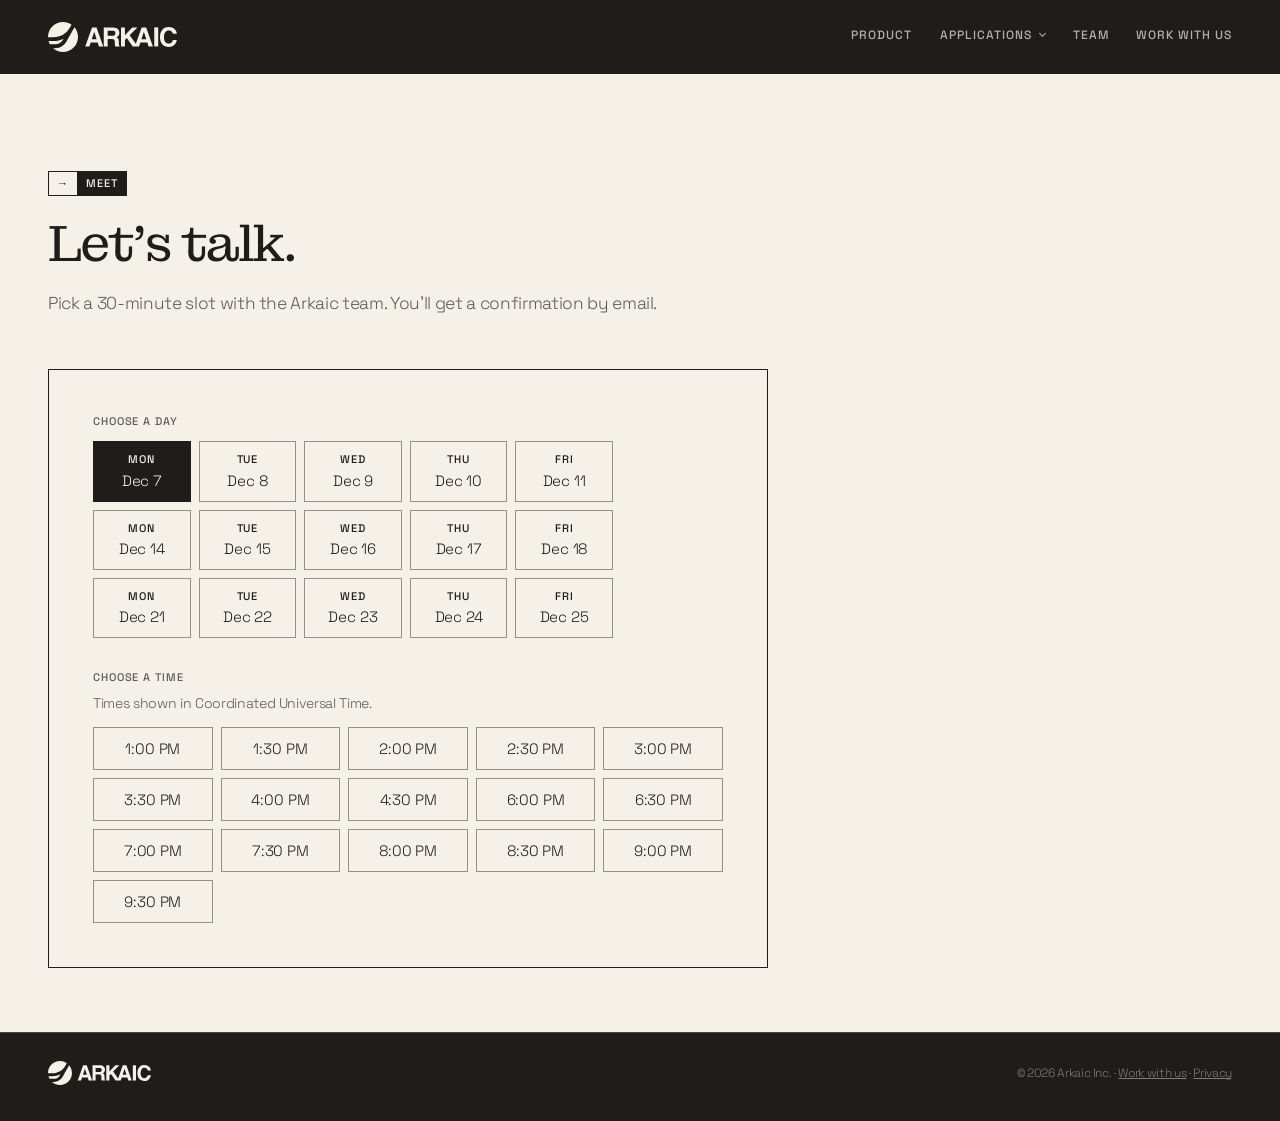
==== commit 6983caad: "Sections: less padding under than over Co-Authored-By: Claude Fable 5.1 <noreply@anthropic.com>" ====
--- a/meet/index.html
+++ b/meet/index.html
@@ -11,7 +11,7 @@
   <link rel="icon" type="image/svg+xml" href="/assets/favicon.svg">
   <link rel="apple-touch-icon" href="/assets/apple-touch-icon.png">
   <link rel="canonical" href="https://arkaic.inc/meet/">
-  <link rel="stylesheet" href="/styles.css?v=85">
+  <link rel="stylesheet" href="/styles.css?v=87">
 </head>
 <body>
   <a class="skip" href="#main">Skip to content</a>
--- a/styles.css
+++ b/styles.css
@@ -282,7 +282,7 @@
 }
 
 /* ---- sections + grid ---- */
-.section { padding: var(--section-y) var(--gutter); }
+.section { padding: var(--section-y) var(--gutter) calc(var(--section-y) - 32px); }   /* less under than over: the next section's rule carries its own clearance */
 .section > * { max-width: var(--max); margin-left: auto; margin-right: auto; }
 .paper { background: var(--paper); color: var(--ink); }
 .graphite { background: var(--graphite); color: var(--paper); }
@@ -354,12 +354,10 @@
    white ground reads as a frame on Paper; phones get the main column alone */
 .ui-loop img { display: block; width: min(100%, 1150px); height: auto; margin: 0 auto; border: 1px solid var(--ink-15); }
 
-/* what Evolve does: three square loops under the hero, each framed with a
-   mono caption above (the case) and below (the result), then a heading and
-   a line. The GIFs are 800 px and rendered on Paper, so the frame holds
-   Paper margins around a white plot (evolve-clips/10-tiles). */
-.tiles { padding-top: var(--section-y); padding-bottom: 0; }
-.tiles + .section { padding-top: 48px; }   /* the tiles sit close over section 01: half the usual gap, then the rule */
+/* what Evolve does: three wide loops under section 01's heading, each framed with a
+   mono caption above (the method) and below (the result), then a heading and a line.
+   The GIFs are 780 x 432 with no margins of their own (evolve-clips/10-tiles). */
+.product-intro .tile-grid { margin-top: 48px; }   /* the three loops, under section 01's heading */
 /* the three tiles share rows (subgrid), so the headings sit on one line across the
    row and the paragraphs start level, as on boat.dev */
 .tile-grid { display: grid; grid-template-columns: repeat(3, minmax(0, 1fr)); gap: 0 32px; }
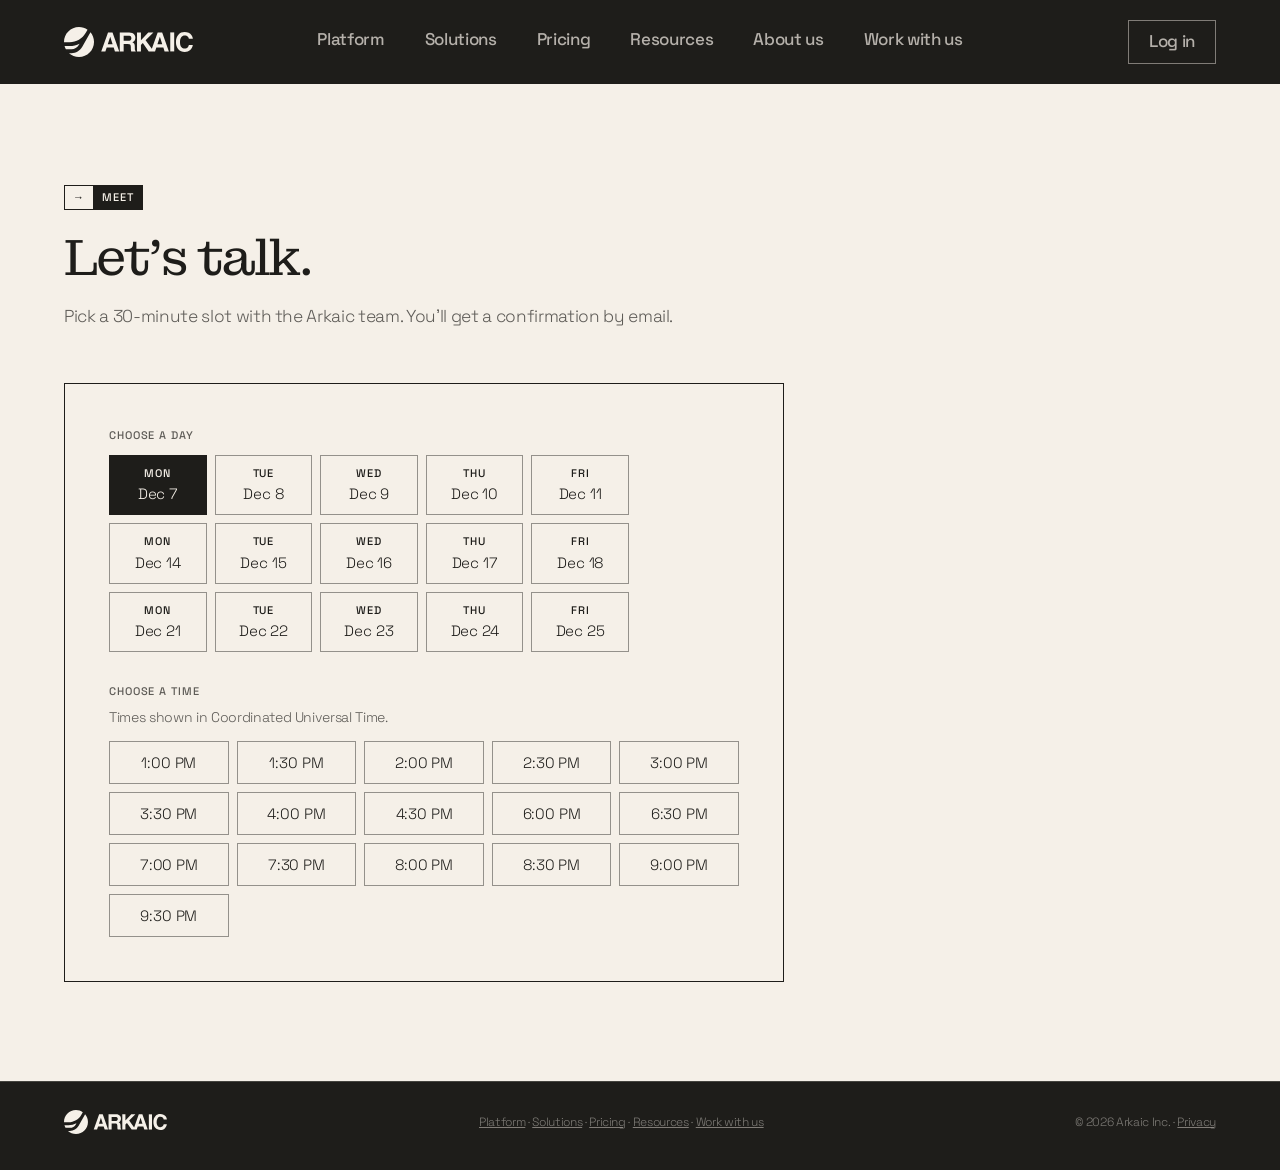
==== commit 58f6ad07: "Add about, platform, pricing, plans, resources, and solutions pages; update site styles and pages" ====
--- a/meet/index.html
+++ b/meet/index.html
@@ -11,7 +11,7 @@
   <link rel="icon" type="image/svg+xml" href="/assets/favicon.svg">
   <link rel="apple-touch-icon" href="/assets/apple-touch-icon.png">
   <link rel="canonical" href="https://arkaic.inc/meet/">
-  <link rel="stylesheet" href="/styles.css?v=87">
+  <link rel="stylesheet" href="/styles.css?v=88">
 </head>
 <body>
   <a class="skip" href="#main">Skip to content</a>
@@ -22,19 +22,15 @@
     </a>
     <button class="nav-toggle" type="button" aria-expanded="false" aria-controls="topnav">Menu</button>
     <nav class="topnav" id="topnav" aria-label="Site">
-      <a href="/#product">Product</a>
-      <div class="nav-menu">
-        <button class="nav-menu-btn" type="button" aria-expanded="false" aria-controls="apps-menu">Applications</button>
-        <div class="nav-menu-list" id="apps-menu">
-          <a href="/#confidence">Design Databases</a>
-          <a href="/#cost">Efficient Optimization</a>
-          <a href="/#cycles">Cycling Systems</a>
-        </div>
+      <div class="nav-links">
+        <a href="/platform/">Platform</a>
+        <a href="/solutions/">Solutions</a>
+        <a href="/pricing/">Pricing</a>
+        <a href="/resources/">Resources</a>
+        <a href="/about/">About us</a>
+        <a href="/work/">Work with us</a>
       </div>
-      <!-- <a href="/#research">Research</a> -->
-      <a href="/#team">Team</a>
-      <!-- <a href="/plans/">Plans</a> -->
-      <a href="/work/">Work with us</a>
+      <a class="nav-login" href="https://evolve.arkaic.inc">Log in</a>
     </nav>
   </header>
 
@@ -90,10 +86,11 @@
 
   <footer class="footer">
     <img src="/assets/logo-horizontal-paper.svg" alt="Arkaic" width="120" height="28">
-    <p class="fine">© 2026 Arkaic Inc. · <a href="/work/">Work with us</a> · <a href="/privacy/">Privacy</a></p>
+    <p class="fine"><a href="/platform/">Platform</a> · <a href="/solutions/">Solutions</a> · <a href="/pricing/">Pricing</a> · <a href="/resources/">Resources</a> · <a href="/work/">Work with us</a></p>
+    <p class="fine">© 2026 Arkaic Inc. · <a href="/privacy/">Privacy</a></p>
   </footer>
 
   <script src="/meet/meet.js?v=5" defer></script>
-  <script src="/nav.js?v=2" defer></script>
+  <script src="/nav.js?v=1" defer></script>
 </body>
 </html>
--- a/styles.css
+++ b/styles.css
@@ -72,10 +72,10 @@
   --font-display: "Montagu Slab", Georgia, "Times New Roman", serif;
   --font-text: "Space Grotesk", "Helvetica Neue", Arial, sans-serif;
 
-  --gutter: 48px;
+  --gutter: clamp(24px, 5vw, 80px);
   --col-gap: clamp(20px, 2.5vw, 40px);
-  --section-y: 96px;
-  --max: 1248px;
+  --section-y: clamp(72px, 11vh, 150px);
+  --max: 1440px;
   /* one measure for every section's paragraphs and every figure's
      caption: a fixed width, so text of different sizes lines up */
   --measure: 46rem;
@@ -109,7 +109,7 @@
 .display {
   font-family: var(--font-display);
   font-weight: 400;
-  font-size: clamp(44px, 6.6vw, 96px);
+  font-size: clamp(48px, 8.4vw, 124px);
   line-height: 1.0;
   letter-spacing: -0.05em;
   color: var(--paper);
@@ -158,8 +158,6 @@
 }
 .button-graphite { background: var(--graphite); color: var(--paper); border-color: var(--graphite); }
 .button-graphite:hover { background: var(--cyan-dark); border-color: var(--cyan-dark); }
-.button-paper { background: var(--paper); color: var(--graphite); border-color: var(--paper); }
-.button-paper:hover { background: var(--cyan-light); border-color: var(--cyan-light); }
 .visually-hidden {
   position: absolute; width: 1px; height: 1px; overflow: hidden;
   clip: rect(0 0 0 0); clip-path: inset(50%); white-space: nowrap;
@@ -187,66 +185,40 @@
 .topbar {
   position: sticky; top: 0; z-index: 50;
   display: flex; align-items: center;
-  padding: 22px var(--gutter);
+  padding: 20px var(--gutter);
   background: var(--graphite);
+  border-bottom: 1px solid var(--paper);
 }
 .brand img { height: 30px; width: auto; }
 /* the site links: at the right on wide screens; on phones a panel under the bar, opened by
    the Menu button (nav.js) */
 .topnav { display: flex; gap: 28px; margin-left: auto; }
+.nav-links { display: contents; }
 .topnav a {
-  font-weight: 500; font-size: 12px; letter-spacing: 0.08em; text-transform: uppercase; text-decoration: none;
-  color: var(--paper-70); padding-bottom: 2px; border-bottom: 1px solid transparent;
+  font-weight: 500; font-size: 17px; text-decoration: none;
+  color: var(--paper-70); padding-bottom: 3px; border-bottom: 1px solid transparent;
+}
+/* wide screens: the logo at the left, the links centered, Log in at the right */
+@media (min-width: 821px) {
+  .topbar { display: grid; grid-template-columns: 1fr auto 1fr; }
+  .topnav { display: contents; }
+  .nav-links { display: flex; gap: 40px; }
+  .topnav a.nav-login { justify-self: end; }
 }
 .topnav a:hover, .topnav a[aria-current] { color: var(--paper); border-color: var(--coral); }
 .nav-toggle { display: none; }
-/* Applications: a button in the row that opens a panel of section links under it (nav.js
-   toggles it on click; hover and keyboard focus open it too). On phones the panel is part
-   of the menu, its links indented under the word. */
-.nav-menu { position: relative; display: flex; align-items: flex-start; }   /* flex, so the button sits level with the links, not on a line box */
-.nav-menu-btn {
-  padding: 0 0 2px; background: none; border: 0; border-bottom: 1px solid transparent; cursor: pointer;
-  font: inherit; font-weight: 500; font-size: 12px; letter-spacing: 0.08em; text-transform: uppercase; color: var(--paper-70);
-}
-.nav-menu-btn::after {   /* a small caret */
-  content: ""; display: inline-block; width: 5px; height: 5px; margin: 0 0 3px 8px;
-  border-right: 1px solid currentColor; border-bottom: 1px solid currentColor; transform: rotate(45deg);
-}
-.nav-menu:hover .nav-menu-btn, .nav-menu-btn[aria-expanded="true"], .nav-menu:focus-within .nav-menu-btn { color: var(--paper); border-color: var(--coral); }
-.nav-menu-list {
-  display: none; position: absolute; left: -18px; top: calc(100% + 14px); min-width: 230px; padding: 6px 0;
-  background: var(--graphite); border: 1px solid var(--paper-45);
-}
-.nav-menu-list::before { content: ""; position: absolute; left: 0; right: 0; top: -15px; height: 15px; }   /* keeps hover alive across the gap */
-.nav-menu:hover .nav-menu-list, .nav-menu:focus-within .nav-menu-list, .nav-menu.open .nav-menu-list { display: block; }
-.topnav .nav-menu-list a { display: block; padding: 10px 18px; border-bottom: 0; }
-.topnav .nav-menu-list a:hover { color: var(--coral); }
 
 /* ---- hero ---- */
-/* Graphite throughout: copy on the left, the live drawings in Paper line on the right. */
 .hero {
   position: relative;
   min-height: calc(100svh - 78px);
   display: flex; flex-direction: column; justify-content: center;
   padding: clamp(48px, 8vh, 96px) var(--gutter) 0;
   overflow: hidden;
-  background: var(--graphite);
-}
-.hero-inner {
-  position: relative; max-width: var(--max); margin: 0 auto; width: 100%;
-  display: grid; grid-template-columns: minmax(0, 12fr) minmax(0, 8fr); gap: clamp(24px, 3vw, 56px); align-items: center;
-}
-.hero-draw { aspect-ratio: 5 / 4; min-width: 0; }
-.hero-draw .trace-canvas { display: block; width: 100%; height: 100%; }
+}
+.hero-inner { position: relative; max-width: var(--max); margin: 0 auto; width: 100%; text-align: center; }
 .display .line { display: block; }
-.hero .display { max-width: 6.6em; }   /* three lines, so the prisms keep their letters */
-.lede { margin-top: 32px; max-width: 62ch; color: var(--paper-70); font-size: clamp(17px, 1.35vw, 20px); }
-.hero-cta { display: flex; align-items: center; gap: 28px; margin-top: 36px; }
-.hero-more {
-  font-weight: 500; font-size: 13px; letter-spacing: 0.08em; text-transform: uppercase; text-decoration: none;
-  color: var(--paper-70); padding-bottom: 2px; border-bottom: 1px solid transparent;
-}
-.hero-more:hover { color: var(--paper); border-color: var(--coral); }
+.lede { margin: 32px auto 0; max-width: 62ch; color: var(--paper-70); font-size: clamp(17px, 1.35vw, 20px); }
 
 /* prisms wander around their own centroids (main.js) and thread through the
    type: the headline creates no stacking context, so a letter wrapped in
@@ -282,7 +254,7 @@
 }
 
 /* ---- sections + grid ---- */
-.section { padding: var(--section-y) var(--gutter) calc(var(--section-y) - 32px); }   /* less under than over: the next section's rule carries its own clearance */
+.section { padding: var(--section-y) var(--gutter); }
 .section > * { max-width: var(--max); margin-left: auto; margin-right: auto; }
 .paper { background: var(--paper); color: var(--ink); }
 .graphite { background: var(--graphite); color: var(--paper); }
@@ -353,25 +325,6 @@
 /* a loop of Evolve's own UI, captured at 2x and shown at its 1x width, with a hairline so its
    white ground reads as a frame on Paper; phones get the main column alone */
 .ui-loop img { display: block; width: min(100%, 1150px); height: auto; margin: 0 auto; border: 1px solid var(--ink-15); }
-
-/* what Evolve does: three wide loops under section 01's heading, each framed with a
-   mono caption above (the method) and below (the result), then a heading and a line.
-   The GIFs are 780 x 432 with no margins of their own (evolve-clips/10-tiles). */
-.product-intro .tile-grid { margin-top: 48px; }   /* the three loops, under section 01's heading */
-/* the three tiles share rows (subgrid), so the headings sit on one line across the
-   row and the paragraphs start level, as on boat.dev */
-.tile-grid { display: grid; grid-template-columns: repeat(3, minmax(0, 1fr)); gap: 0 32px; }
-.tile { display: grid; grid-template-rows: subgrid; grid-row: span 5; }
-.tile-cap, .tile-cmd {
-  height: 24px; padding-top: 4px; font: 400 12px/16px ui-monospace, Menlo, monospace; color: var(--ink-70);
-  white-space: nowrap; overflow: hidden; text-overflow: ellipsis;
-}
-.tile-cmd { height: 32px; padding-top: 8px; }
-.tile-box { width: 390px; max-width: 100%; aspect-ratio: 390 / 216; position: relative; background: #fff; }
-.tile-box::after { content: ""; position: absolute; inset: 0; border: 1px solid var(--ink-45); pointer-events: none; }
-.tile-box img { display: block; width: 100%; height: 100%; }
-.tile .h3 { font-size: 24px; line-height: 32px; letter-spacing: -0.02em; margin: 24px 0 8px; align-self: end; white-space: nowrap; }
-.tile p { color: var(--ink-70); font-size: 16px; line-height: 1.5; max-width: 46ch; }
 
 /* MOCKUP: stands in for a visual not made yet */
 .placeholder {
@@ -533,52 +486,147 @@
 .contact-card .button { margin: 20px auto 18px; display: inline-block; }
 .contact-card .mail { display: block; }
 
-/* plans: a plan card beside the price sheet, then getting started and
-   questions; denser than the story pages, one screen on a laptop */
+/* pricing: plan cards, the compare table, getting started, and questions */
 .plans { padding-top: clamp(40px, 7vh, 72px); padding-bottom: clamp(56px, 9vh, 96px); }
 .plans-title { font-family: var(--font-display); font-weight: 400; font-size: clamp(36px, 4vw, 52px); letter-spacing: -0.03em; line-height: 1; }
-.section > .plans-lede { margin: 12px auto 0; max-width: var(--max); font-size: 17px; line-height: 1.45; color: var(--ink-70); }
-.plans-grid { display: grid; grid-template-columns: minmax(280px, 340px) minmax(0, 1fr); gap: var(--col-gap); margin-top: 32px; align-items: start; }
-.plan-card { border: 1px solid var(--ink); padding: 24px; }
+.section > .plans-lede { margin: 12px 0 0; max-width: var(--measure); font-size: 17px; line-height: 1.45; color: var(--ink-70); }
+.plans-cards { display: grid; grid-template-columns: repeat(4, minmax(0, 1fr)); gap: 16px; margin-top: 32px; }
+.plan-card { display: flex; flex-direction: column; border: 1px solid var(--ink); padding: 24px; }
 .plan-icon { width: 72px; height: auto; }
 .plan-name { margin-top: 14px; font-family: var(--font-display); font-weight: 400; font-size: 28px; letter-spacing: -0.03em; line-height: 1; }
 .plan-kind { margin-top: 6px; font-size: 14px; color: var(--ink-70); }
 .plan-price { margin-top: 16px; font-family: var(--font-display); font-size: 36px; letter-spacing: -0.03em; line-height: 1; }
 .plan-price span { font-family: var(--font-text); font-size: 16px; letter-spacing: 0; color: var(--ink-70); }
-.plan-note { margin-top: 8px; font-size: 14px; line-height: 1.4; color: var(--ink-70); }
+.plan-note { margin-top: 8px; min-height: 2.8em; font-size: 14px; line-height: 1.4; color: var(--ink-70); }
 .plan-cta { display: block; margin-top: 20px; text-align: center; }
 .plan-list { list-style: none; margin-top: 24px; border-top: 1px solid var(--ink-15); }
 .plan-list li { padding: 9px 0; border-bottom: 1px solid var(--ink-15); font-size: 14px; line-height: 1.4; }
-.plan-list code, .price-sheet code { font-family: ui-monospace, Menlo, monospace; font-size: 0.9em; }
-.price-sheet { width: 100%; border-collapse: collapse; }
-.price-sheet caption { text-align: left; padding-bottom: 10px; font-size: 13px; font-weight: 500; letter-spacing: 0.06em; text-transform: uppercase; }
-.price-sheet thead th { font-size: 13px; font-weight: 400; color: var(--ink-70); border-bottom: 1px solid var(--ink); }
-.price-sheet tbody tr:first-child th, .price-sheet tbody tr:first-child td { border-top: 1px solid var(--ink); }
-.price-sheet thead + tbody tr:first-child th, .price-sheet thead + tbody tr:first-child td { border-top: 0; }
-.price-sheet th, .price-sheet td { padding: 10px 12px 10px 0; text-align: left; font-size: 15px; line-height: 1.4; border-bottom: 1px solid var(--ink-15); vertical-align: top; }
-.price-sheet tbody th { font-weight: 500; white-space: nowrap; }
-.price-sheet .num { text-align: right; padding-right: 0; padding-left: 12px; font-variant-numeric: tabular-nums; white-space: nowrap; }
-.price-sheet.spaced { margin-top: 28px; }
-.price-foot { margin-top: 10px; font-size: 14px; color: var(--ink-70); }
-.price-example { margin-top: 24px; padding: 16px 20px; background: var(--cyan-light); }
-.example-label { font-size: 13px; font-weight: 500; letter-spacing: 0.06em; text-transform: uppercase; }
-.price-example p + p { margin-top: 6px; font-size: 15px; line-height: 1.45; }
+.plan-list code, .site-card code, .price-foot { margin-top: 10px; font-size: 14px; color: var(--ink-70); }
 .plans-more { display: grid; grid-template-columns: minmax(0, 1fr) minmax(0, 1fr); gap: var(--col-gap); margin-top: clamp(40px, 6vh, 64px); padding-top: 32px; border-top: 1px solid var(--ink-15); }
 .plans-sub { font-family: var(--font-display); font-weight: 400; font-size: 24px; letter-spacing: -0.02em; }
 .plans-start p, .plans-faq p { margin-top: 10px; font-size: 15px; line-height: 1.45; color: var(--ink-70); }
-.install { margin-top: 14px; padding: 16px 20px; background: var(--graphite); color: var(--paper); overflow-x: auto; }
+.install { margin-top: 14px; padding: 18px 26px; background: rgba(30, 29, 26, 0.07); color: var(--ink); border: 1px solid var(--ink-15); border-radius: 28px; overflow-x: auto; -webkit-backdrop-filter: blur(10px); backdrop-filter: blur(10px); }
 .install code { font-family: ui-monospace, Menlo, monospace; font-size: 14px; line-height: 1.6; }
 .plans-faq details { border-bottom: 1px solid var(--ink-15); padding: 12px 0; }
 .plans-faq details:first-of-type { margin-top: 10px; border-top: 1px solid var(--ink); }
 .plans-faq summary { cursor: pointer; font-size: 15px; font-weight: 500; }
 .plans-faq details p { margin-top: 8px; }
-@media (max-width: 900px) {
-  .plans-grid, .plans-more { grid-template-columns: minmax(0, 1fr); }
-}
-@media (max-width: 480px) {
-  .price-sheet th, .price-sheet td { font-size: 14px; }
-  .price-sheet tbody th { white-space: normal; }
-}
+@media (max-width: 1100px) {
+  .plans-cards { grid-template-columns: repeat(2, minmax(0, 1fr)); }
+  .plans-more { grid-template-columns: minmax(0, 1fr); }
+}
+@media (max-width: 600px) {
+  .plans-cards { grid-template-columns: minmax(0, 1fr); }
+}
+
+.compare { margin-top: clamp(48px, 7vh, 80px); }
+.compare-wrap { margin-top: 16px; overflow-x: auto; border-top: 1px solid var(--ink); }
+.compare-table { width: 100%; min-width: 760px; border-collapse: collapse; }
+.compare-table th, .compare-table td { padding: 12px 16px 12px 0; text-align: left; vertical-align: top; font-size: 15px; line-height: 1.4; border-bottom: 1px solid var(--ink-15); }
+.compare-table thead th { background: var(--paper); border-bottom: 1px solid var(--ink); padding-top: 16px; }
+.compare-table thead th:first-child { width: 28%; }
+.col-name { display: block; font-family: var(--font-display); font-size: 20px; letter-spacing: -0.02em; font-weight: 400; }
+.col-price { display: block; margin-top: 4px; font-size: 14px; font-weight: 400; color: var(--ink-70); }
+.compare-table tbody th { font-weight: 500; }
+.compare-table tr.group th { padding-top: 28px; font-size: 12px; font-weight: 500; letter-spacing: 0.08em; text-transform: uppercase; color: var(--ink-70); border-bottom: 1px solid var(--ink); }
+.compare-table .yes { font-weight: 500; }
+.compare-table .no { color: var(--ink-45); }
+.compare-table .soon { font-size: 12px; letter-spacing: 0.06em; text-transform: uppercase; color: var(--ink-70); border: 1px solid var(--ink-45); padding: 2px 6px; }
+
+/* platform, solutions, resources */
+.site-hero { padding-bottom: clamp(40px, 6vh, 72px); }
+.site-hero .h2 { max-width: 22ch; }
+.site-hero .body-lg { margin-top: 20px; }
+.site-actions { margin-top: 28px; display: flex; flex-wrap: wrap; gap: 12px; }
+.button-line { background: transparent; color: var(--ink); border-color: var(--ink); }
+.button-line:hover { background: var(--ink); color: var(--paper); }
+.site-h { font-family: var(--font-display); font-weight: 400; font-size: clamp(28px, 3vw, 40px); letter-spacing: -0.03em; line-height: 1.05; }
+.graphite .site-h { color: var(--paper); }
+.site-grid { display: grid; grid-template-columns: repeat(3, minmax(0, 1fr)); gap: 16px; margin-top: 28px; }
+.site-grid:first-child { margin-top: 0; }
+.site-card { border: 1px solid var(--ink); padding: 24px; min-width: 0; }
+.site-card-title { font-family: var(--font-display); font-weight: 400; font-size: 24px; letter-spacing: -0.02em; line-height: 1.1; }
+.site-card > p { margin-top: 10px; font-size: 15px; line-height: 1.45; color: var(--ink-70); }
+.site-card .plan-list { margin-top: 18px; }
+.site-note { margin-top: 14px; font-size: 14px; color: var(--paper-70); }
+.graphite code { font-family: ui-monospace, Menlo, monospace; }
+.graphite .install { background: rgba(245, 240, 232, 0.10); color: var(--paper); border-color: var(--paper-18); }
+.install-wrap { margin-top: 28px; text-align: center; }
+.install-pill { display: inline-flex; align-items: center; gap: 18px; max-width: 100%; margin-top: 0; padding: 6px 8px 6px 32px; border-radius: 999px; white-space: nowrap; }
+.copy-btn { flex: none; display: inline-grid; place-items: center; width: 38px; height: 38px; cursor: pointer; padding: 0; border: 0; border-radius: 999px; background: transparent; color: var(--ink-70); }
+.copy-btn:hover { background: var(--ink-15); color: var(--ink); }
+.copy-btn svg { grid-area: 1 / 1; }
+.copy-btn .icon-check, .copy-btn.copied .icon-copy { display: none; }
+.copy-btn.copied .icon-check { display: block; color: var(--cyan-dark); }
+.site-hero.centered { text-align: center; }
+.site-hero.centered .h2, .site-hero.centered .body-lg { margin-left: auto; margin-right: auto; }
+.site-hero.centered .site-actions { justify-content: center; }
+@media (max-width: 480px) { .install-pill { padding: 6px 6px 6px 18px; gap: 8px; } .install-pill code { font-size: 12px; } }
+@media (max-width: 1100px) { .site-grid { grid-template-columns: repeat(2, minmax(0, 1fr)); } }
+@media (max-width: 700px) { .site-grid { grid-template-columns: minmax(0, 1fr); } }
+
+/* the Log in link: a bordered button at the end of the site links */
+.topnav a.nav-login { padding: 9px 20px; border: 1px solid var(--paper-45); }
+.topnav a.nav-login:hover { border-color: var(--coral); color: var(--paper); }
+@media (max-width: 820px) {
+  .topnav a.nav-login { padding: 15px 0; border: 0; border-bottom: 1px solid var(--paper-45); }
+}
+
+/* home: announcement bar, hero buttons, solver strip, chips, numbered cards, link cards, steps, grouped footer */
+.announce { background: var(--coral); color: var(--graphite); text-align: center; padding: 10px var(--gutter); font-size: 14px; font-weight: 500; }
+.announce a { color: inherit; text-decoration: none; }
+.announce a:hover { text-decoration: underline; }
+.hero-actions { margin-top: 28px; display: flex; flex-wrap: wrap; justify-content: center; gap: 12px; }
+.button-paper { background: var(--paper); color: var(--graphite); border-color: var(--paper); }
+.button-paper:hover { background: var(--cyan-light); border-color: var(--cyan-light); }
+.button-ghost { background: transparent; color: var(--paper); border-color: var(--paper-45); }
+.button-ghost:hover { border-color: var(--paper); }
+.strip { margin-top: 28px; display: flex; flex-wrap: wrap; justify-content: center; align-items: center; gap: 8px 20px; font-size: 12px; letter-spacing: 0.08em; text-transform: uppercase; color: var(--paper-45); }
+.strip span { color: var(--paper-70); }
+.more { margin-top: 22px; font-size: 15px; font-weight: 500; }
+.more a { color: inherit; }
+.chips { list-style: none; margin-top: 24px; display: flex; flex-wrap: wrap; gap: 10px; }
+.chips li { border: 1px solid var(--ink); padding: 8px 14px; font-size: 14px; }
+.site-grid.four { grid-template-columns: repeat(4, minmax(0, 1fr)); }
+.numcard .num-label { font-size: 12px; letter-spacing: 0.08em; color: var(--ink-45); margin-bottom: 18px; }
+.numcard > p.num-tag { margin-top: 18px; font-size: 12px; letter-spacing: 0.08em; text-transform: uppercase; color: var(--ink); }
+.site-link { display: block; color: inherit; text-decoration: none; }
+.site-link:hover { background: var(--cyan-light); }
+.steps-list { margin-top: 18px; padding-left: 20px; font-size: 14px; line-height: 1.5; }
+.steps-list li { padding: 4px 0; }
+.footer-wide { display: block; padding-top: 48px; }
+.footer-cols { display: grid; grid-template-columns: repeat(5, minmax(0, 1fr)); gap: 28px var(--col-gap); }
+.footer-cols ul { list-style: none; }
+.footer-cols li { margin-top: 10px; }
+.footer-cols a { color: var(--paper-70); text-decoration: none; font-size: 14px; }
+.footer-cols a:hover { color: var(--paper); }
+.footer-h { font-size: 12px; font-weight: 500; letter-spacing: 0.08em; text-transform: uppercase; color: var(--paper-45); }
+.footer-base { margin-top: 48px; padding-top: 24px; border-top: 1px solid var(--paper-18); display: flex; flex-wrap: wrap; justify-content: space-between; align-items: center; gap: 20px 40px; }
+@media (max-width: 1100px) { .site-grid.four { grid-template-columns: repeat(2, minmax(0, 1fr)); } .footer-cols { grid-template-columns: repeat(3, minmax(0, 1fr)); } }
+@media (max-width: 700px) { .site-grid.four { grid-template-columns: minmax(0, 1fr); } .footer-cols { grid-template-columns: repeat(2, minmax(0, 1fr)); } }
+
+/* home: "what we do best", a grid of cards each with a small drawing */
+.bento { display: grid; grid-template-columns: repeat(6, minmax(0, 1fr)); gap: 16px; margin-top: 32px; }
+.bento-card { display: flex; flex-direction: column; border: 1px solid var(--ink); padding: 24px; min-width: 0; }
+.bento-w4 { grid-column: span 4; } .bento-w3 { grid-column: span 3; } .bento-w2 { grid-column: span 2; }
+.bento-title { font-family: var(--font-display); font-weight: 400; font-size: 26px; letter-spacing: -0.02em; line-height: 1.1; }
+.bento-sub { margin-top: 8px; font-size: 15px; line-height: 1.45; color: var(--ink-70); }
+.viz { margin-top: 22px; flex: 1; display: flex; flex-direction: column; justify-content: center; align-items: center; min-height: 150px; padding: 20px 22px; background: rgba(30, 29, 26, 0.07); color: var(--ink); border-radius: 28px; -webkit-backdrop-filter: blur(10px); backdrop-filter: blur(10px); }
+.viz-term { width: 100%; font-family: ui-monospace, Menlo, monospace; font-size: 13px; line-height: 1.7; overflow-x: auto; }
+.viz-term b { color: var(--coral); font-weight: 400; }
+.viz-rows, .viz-bars { width: 100%; list-style: none; }
+.viz-rows li { display: flex; justify-content: space-between; gap: 12px; padding: 9px 0; border-bottom: 1px solid var(--ink-15); font-size: 14px; }
+.viz-rows li:last-child { border-bottom: 0; }
+.viz-rows li span { color: var(--ink-70); }
+.viz-bars li { display: grid; grid-template-columns: 84px 1fr; align-items: center; gap: 12px; padding: 7px 0; font-size: 13px; color: var(--ink-70); }
+.viz-bars i { display: block; height: 10px; background: var(--cyan); }
+.viz-pills { display: flex; flex-wrap: wrap; justify-content: center; gap: 10px; }
+.viz-pills span { padding: 8px 18px; border: 1px solid var(--ink-45); border-radius: 999px; font-size: 14px; }
+.viz-hub { max-width: 100%; height: auto; }
+.viz-bubble { align-self: flex-start; max-width: 85%; padding: 10px 16px; border: 1px solid var(--ink-45); border-radius: 20px; font-size: 14px; line-height: 1.4; }
+.viz-bubble.reply { align-self: flex-end; margin-top: 10px; background: var(--graphite); color: var(--paper); border-color: var(--graphite); }
+@media (max-width: 1000px) { .bento-w4 { grid-column: span 6; } .bento-w3, .bento-w2 { grid-column: span 3; } }
+@media (max-width: 700px) { .bento-w4, .bento-w3, .bento-w2 { grid-column: span 6; } }
 
 /* footer */
 .footer {
@@ -681,39 +729,23 @@
   .h2 { max-width: none; }
   .lead-row { grid-template-columns: minmax(0, 1fr); gap: 0; }
   .lead-row > .study { margin-top: clamp(40px, 6vh, 72px); }
-  .hero {
-    min-height: auto; padding-top: 64px; padding-bottom: 48px;   /* room under the strokes band */
-  }
-  .hero-inner { grid-template-columns: minmax(0, 1fr); gap: 40px; }
-  .hero-draw { aspect-ratio: 4 / 3; }
-  .tile-grid { grid-template-columns: minmax(0, 1fr); gap: 48px; }
-  .tile { display: block; }
-  .tile .h3 { white-space: normal; }
+  .hero { min-height: auto; padding-top: 64px; padding-bottom: 48px; }   /* room under the strokes band */
   .topnav {
     display: none; position: absolute; left: 0; right: 0; top: 100%;
     flex-direction: column; gap: 0; margin: 0; padding: 4px var(--gutter) 16px;
     background: var(--graphite); border-top: 1px solid var(--paper-45);
   }
   .topbar.open .topnav { display: flex; }
-  .topnav a { display: block; padding: 15px 0; font-size: 13px; border-bottom: 1px solid var(--paper-45); color: var(--paper); }
+  .topnav a { display: block; padding: 15px 0; font-size: 18px; border-bottom: 1px solid var(--paper-45); color: var(--paper); }
   .topnav a:hover, .topnav a[aria-current] { border-color: var(--paper-45); color: var(--coral); }
-  .nav-menu-btn { display: block; width: 100%; text-align: left; padding: 15px 0 6px; font-size: 13px; color: var(--paper-70); cursor: default; border: 0; }
-  .nav-menu-btn::after { display: none; }
-  .nav-menu:hover .nav-menu-btn, .nav-menu-btn[aria-expanded="true"], .nav-menu:focus-within .nav-menu-btn { color: var(--paper-70); }
-  .nav-menu-list, .nav-menu:hover .nav-menu-list { display: block; position: static; min-width: 0; padding: 0; border: 0; }
-  .nav-menu-list::before { display: none; }
-  .topnav .nav-menu-list a { padding: 12px 0 12px 20px; border-bottom: 1px solid var(--paper-45); }
-  .nav-menu-list a:last-child { border-bottom: 1px solid var(--paper-45); }
   .nav-toggle {
     display: inline-block; margin-left: auto; padding: 0; background: none; border: 0; cursor: pointer;
-    font: inherit; font-weight: 500; font-size: 12px; letter-spacing: 0.08em; text-transform: uppercase; color: var(--paper);
+    font: inherit; font-weight: 500; font-size: 17px; color: var(--paper);
   }
 }
 /* phones: "Computing Built" no longer fits on one line, so let the headline
    flow as one run of text ("Computing / Built for / Discovery.") instead of
    breaking "Built" onto a line of its own */
-@media (max-width: 1023px) { :root { --gutter: 32px; --section-y: 80px; } }
-@media (max-width: 767px) { :root { --gutter: 16px; --section-y: 64px; } }
 @media (max-width: 480px) {
   .display .line { display: inline; }
   .topbar { padding: 16px 20px; }
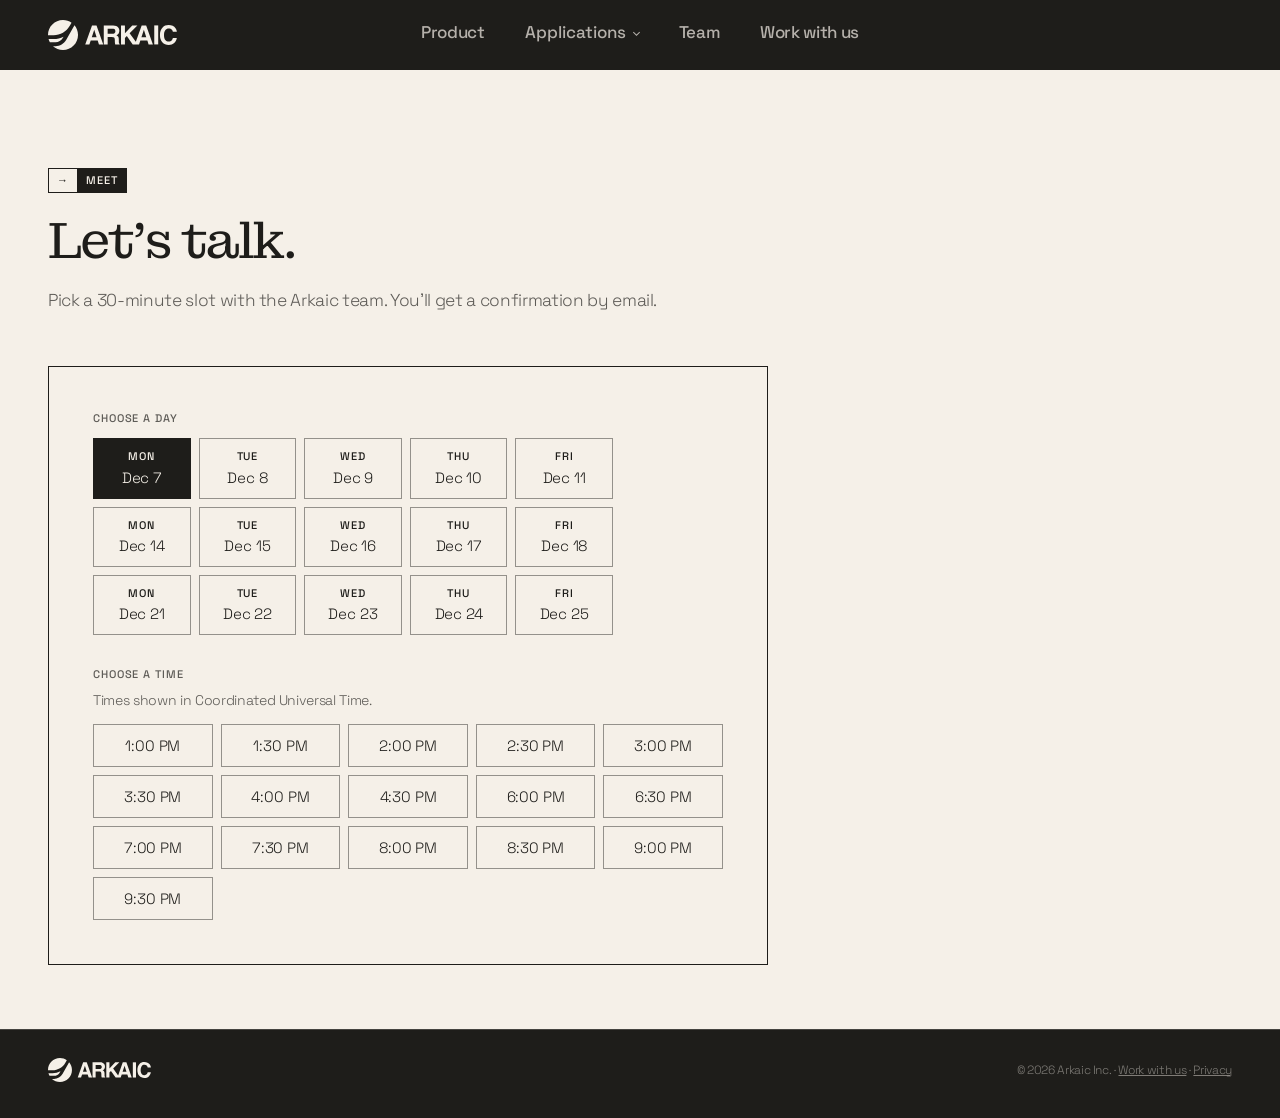
==== commit 90795a90: "Centered hero without the drawing animation, larger headline, solver strip; centered nav layout" ====
--- a/meet/index.html
+++ b/meet/index.html
@@ -11,7 +11,7 @@
   <link rel="icon" type="image/svg+xml" href="/assets/favicon.svg">
   <link rel="apple-touch-icon" href="/assets/apple-touch-icon.png">
   <link rel="canonical" href="https://arkaic.inc/meet/">
-  <link rel="stylesheet" href="/styles.css?v=88">
+  <link rel="stylesheet" href="/styles.css?v=91">
 </head>
 <body>
   <a class="skip" href="#main">Skip to content</a>
@@ -23,14 +23,20 @@
     <button class="nav-toggle" type="button" aria-expanded="false" aria-controls="topnav">Menu</button>
     <nav class="topnav" id="topnav" aria-label="Site">
       <div class="nav-links">
-        <a href="/platform/">Platform</a>
-        <a href="/solutions/">Solutions</a>
-        <a href="/pricing/">Pricing</a>
-        <a href="/resources/">Resources</a>
-        <a href="/about/">About us</a>
+        <a href="/#product">Product</a>
+        <div class="nav-menu">
+          <button class="nav-menu-btn" type="button" aria-expanded="false" aria-controls="apps-menu">Applications</button>
+          <div class="nav-menu-list" id="apps-menu">
+            <a href="/#confidence">Design Databases</a>
+            <a href="/#cost">Efficient Optimization</a>
+            <a href="/#cycles">Cycling Systems</a>
+          </div>
+        </div>
+        <!-- <a href="/#research">Research</a> -->
+        <a href="/#team">Team</a>
+        <!-- <a href="/plans/">Plans</a> -->
         <a href="/work/">Work with us</a>
       </div>
-      <a class="nav-login" href="https://evolve.arkaic.inc">Log in</a>
     </nav>
   </header>
 
@@ -86,11 +92,10 @@
 
   <footer class="footer">
     <img src="/assets/logo-horizontal-paper.svg" alt="Arkaic" width="120" height="28">
-    <p class="fine"><a href="/platform/">Platform</a> · <a href="/solutions/">Solutions</a> · <a href="/pricing/">Pricing</a> · <a href="/resources/">Resources</a> · <a href="/work/">Work with us</a></p>
-    <p class="fine">© 2026 Arkaic Inc. · <a href="/privacy/">Privacy</a></p>
+    <p class="fine">© 2026 Arkaic Inc. · <a href="/work/">Work with us</a> · <a href="/privacy/">Privacy</a></p>
   </footer>
 
   <script src="/meet/meet.js?v=5" defer></script>
-  <script src="/nav.js?v=1" defer></script>
+  <script src="/nav.js?v=2" defer></script>
 </body>
 </html>
--- a/styles.css
+++ b/styles.css
@@ -72,10 +72,10 @@
   --font-display: "Montagu Slab", Georgia, "Times New Roman", serif;
   --font-text: "Space Grotesk", "Helvetica Neue", Arial, sans-serif;
 
-  --gutter: clamp(24px, 5vw, 80px);
+  --gutter: 48px;
   --col-gap: clamp(20px, 2.5vw, 40px);
-  --section-y: clamp(72px, 11vh, 150px);
-  --max: 1440px;
+  --section-y: 96px;
+  --max: 1248px;
   /* one measure for every section's paragraphs and every figure's
      caption: a fixed width, so text of different sizes lines up */
   --measure: 46rem;
@@ -158,6 +158,8 @@
 }
 .button-graphite { background: var(--graphite); color: var(--paper); border-color: var(--graphite); }
 .button-graphite:hover { background: var(--cyan-dark); border-color: var(--cyan-dark); }
+.button-paper { background: var(--paper); color: var(--graphite); border-color: var(--paper); }
+.button-paper:hover { background: var(--cyan-light); border-color: var(--cyan-light); }
 .visually-hidden {
   position: absolute; width: 1px; height: 1px; overflow: hidden;
   clip: rect(0 0 0 0); clip-path: inset(50%); white-space: nowrap;
@@ -198,27 +200,60 @@
   font-weight: 500; font-size: 17px; text-decoration: none;
   color: var(--paper-70); padding-bottom: 3px; border-bottom: 1px solid transparent;
 }
-/* wide screens: the logo at the left, the links centered, Log in at the right */
+/* wide screens: the logo at the left, the links centered */
 @media (min-width: 821px) {
   .topbar { display: grid; grid-template-columns: 1fr auto 1fr; }
   .topnav { display: contents; }
   .nav-links { display: flex; gap: 40px; }
-  .topnav a.nav-login { justify-self: end; }
 }
 .topnav a:hover, .topnav a[aria-current] { color: var(--paper); border-color: var(--coral); }
 .nav-toggle { display: none; }
+/* Applications: a button in the row that opens a panel of section links under it (nav.js
+   toggles it on click; hover and keyboard focus open it too). On phones the panel is part
+   of the menu, its links indented under the word. */
+.nav-menu { position: relative; display: flex; align-items: flex-start; }   /* flex, so the button sits level with the links, not on a line box */
+.nav-menu-btn {
+  padding: 0 0 3px; background: none; border: 0; border-bottom: 1px solid transparent; cursor: pointer;
+  font: inherit; font-weight: 500; font-size: 17px; color: var(--paper-70);
+}
+.nav-menu-btn::after {   /* a small caret */
+  content: ""; display: inline-block; width: 5px; height: 5px; margin: 0 0 3px 8px;
+  border-right: 1px solid currentColor; border-bottom: 1px solid currentColor; transform: rotate(45deg);
+}
+.nav-menu:hover .nav-menu-btn, .nav-menu-btn[aria-expanded="true"], .nav-menu:focus-within .nav-menu-btn { color: var(--paper); border-color: var(--coral); }
+.nav-menu-list {
+  display: none; position: absolute; left: -18px; top: calc(100% + 14px); min-width: 230px; padding: 6px 0;
+  background: var(--graphite); border: 1px solid var(--paper-45);
+}
+.nav-menu-list::before { content: ""; position: absolute; left: 0; right: 0; top: -15px; height: 15px; }   /* keeps hover alive across the gap */
+.nav-menu:hover .nav-menu-list, .nav-menu:focus-within .nav-menu-list, .nav-menu.open .nav-menu-list { display: block; }
+.topnav .nav-menu-list a { display: block; padding: 10px 18px; border-bottom: 0; }
+.topnav .nav-menu-list a:hover { color: var(--coral); }
 
 /* ---- hero ---- */
+/* Graphite throughout: copy on the left, the live drawings in Paper line on the right. */
 .hero {
   position: relative;
   min-height: calc(100svh - 78px);
   display: flex; flex-direction: column; justify-content: center;
   padding: clamp(48px, 8vh, 96px) var(--gutter) 0;
   overflow: hidden;
-}
-.hero-inner { position: relative; max-width: var(--max); margin: 0 auto; width: 100%; text-align: center; }
+  background: var(--graphite);
+}
+.hero-inner {
+  position: relative; max-width: var(--max); margin: 0 auto; width: 100%;
+  text-align: center;
+}
 .display .line { display: block; }
 .lede { margin: 32px auto 0; max-width: 62ch; color: var(--paper-70); font-size: clamp(17px, 1.35vw, 20px); }
+.hero-cta { display: flex; align-items: center; justify-content: center; gap: 28px; margin-top: 36px; }
+.hero-more {
+  font-weight: 500; font-size: 13px; letter-spacing: 0.08em; text-transform: uppercase; text-decoration: none;
+  color: var(--paper-70); padding-bottom: 2px; border-bottom: 1px solid transparent;
+}
+.hero-more:hover { color: var(--paper); border-color: var(--coral); }
+.strip { margin-top: 28px; display: flex; flex-wrap: wrap; justify-content: center; align-items: center; gap: 8px 20px; font-size: 12px; letter-spacing: 0.08em; text-transform: uppercase; color: var(--paper-45); }
+.strip span { color: var(--paper-70); }
 
 /* prisms wander around their own centroids (main.js) and thread through the
    type: the headline creates no stacking context, so a letter wrapped in
@@ -254,7 +289,7 @@
 }
 
 /* ---- sections + grid ---- */
-.section { padding: var(--section-y) var(--gutter); }
+.section { padding: var(--section-y) var(--gutter) calc(var(--section-y) - 32px); }   /* less under than over: the next section's rule carries its own clearance */
 .section > * { max-width: var(--max); margin-left: auto; margin-right: auto; }
 .paper { background: var(--paper); color: var(--ink); }
 .graphite { background: var(--graphite); color: var(--paper); }
@@ -325,6 +360,25 @@
 /* a loop of Evolve's own UI, captured at 2x and shown at its 1x width, with a hairline so its
    white ground reads as a frame on Paper; phones get the main column alone */
 .ui-loop img { display: block; width: min(100%, 1150px); height: auto; margin: 0 auto; border: 1px solid var(--ink-15); }
+
+/* what Evolve does: three wide loops under section 01's heading, each framed with a
+   mono caption above (the method) and below (the result), then a heading and a line.
+   The GIFs are 780 x 432 with no margins of their own (evolve-clips/10-tiles). */
+.product-intro .tile-grid { margin-top: 48px; }   /* the three loops, under section 01's heading */
+/* the three tiles share rows (subgrid), so the headings sit on one line across the
+   row and the paragraphs start level, as on boat.dev */
+.tile-grid { display: grid; grid-template-columns: repeat(3, minmax(0, 1fr)); gap: 0 32px; }
+.tile { display: grid; grid-template-rows: subgrid; grid-row: span 5; }
+.tile-cap, .tile-cmd {
+  height: 24px; padding-top: 4px; font: 400 12px/16px ui-monospace, Menlo, monospace; color: var(--ink-70);
+  white-space: nowrap; overflow: hidden; text-overflow: ellipsis;
+}
+.tile-cmd { height: 32px; padding-top: 8px; }
+.tile-box { width: 390px; max-width: 100%; aspect-ratio: 390 / 216; position: relative; background: #fff; }
+.tile-box::after { content: ""; position: absolute; inset: 0; border: 1px solid var(--ink-45); pointer-events: none; }
+.tile-box img { display: block; width: 100%; height: 100%; }
+.tile .h3 { font-size: 24px; line-height: 32px; letter-spacing: -0.02em; margin: 24px 0 8px; align-self: end; white-space: nowrap; }
+.tile p { color: var(--ink-70); font-size: 16px; line-height: 1.5; max-width: 46ch; }
 
 /* MOCKUP: stands in for a visual not made yet */
 .placeholder {
@@ -486,147 +540,52 @@
 .contact-card .button { margin: 20px auto 18px; display: inline-block; }
 .contact-card .mail { display: block; }
 
-/* pricing: plan cards, the compare table, getting started, and questions */
+/* plans: a plan card beside the price sheet, then getting started and
+   questions; denser than the story pages, one screen on a laptop */
 .plans { padding-top: clamp(40px, 7vh, 72px); padding-bottom: clamp(56px, 9vh, 96px); }
 .plans-title { font-family: var(--font-display); font-weight: 400; font-size: clamp(36px, 4vw, 52px); letter-spacing: -0.03em; line-height: 1; }
-.section > .plans-lede { margin: 12px 0 0; max-width: var(--measure); font-size: 17px; line-height: 1.45; color: var(--ink-70); }
-.plans-cards { display: grid; grid-template-columns: repeat(4, minmax(0, 1fr)); gap: 16px; margin-top: 32px; }
-.plan-card { display: flex; flex-direction: column; border: 1px solid var(--ink); padding: 24px; }
+.section > .plans-lede { margin: 12px auto 0; max-width: var(--max); font-size: 17px; line-height: 1.45; color: var(--ink-70); }
+.plans-grid { display: grid; grid-template-columns: minmax(280px, 340px) minmax(0, 1fr); gap: var(--col-gap); margin-top: 32px; align-items: start; }
+.plan-card { border: 1px solid var(--ink); padding: 24px; }
 .plan-icon { width: 72px; height: auto; }
 .plan-name { margin-top: 14px; font-family: var(--font-display); font-weight: 400; font-size: 28px; letter-spacing: -0.03em; line-height: 1; }
 .plan-kind { margin-top: 6px; font-size: 14px; color: var(--ink-70); }
 .plan-price { margin-top: 16px; font-family: var(--font-display); font-size: 36px; letter-spacing: -0.03em; line-height: 1; }
 .plan-price span { font-family: var(--font-text); font-size: 16px; letter-spacing: 0; color: var(--ink-70); }
-.plan-note { margin-top: 8px; min-height: 2.8em; font-size: 14px; line-height: 1.4; color: var(--ink-70); }
+.plan-note { margin-top: 8px; font-size: 14px; line-height: 1.4; color: var(--ink-70); }
 .plan-cta { display: block; margin-top: 20px; text-align: center; }
 .plan-list { list-style: none; margin-top: 24px; border-top: 1px solid var(--ink-15); }
 .plan-list li { padding: 9px 0; border-bottom: 1px solid var(--ink-15); font-size: 14px; line-height: 1.4; }
-.plan-list code, .site-card code, .price-foot { margin-top: 10px; font-size: 14px; color: var(--ink-70); }
+.plan-list code, .price-sheet code { font-family: ui-monospace, Menlo, monospace; font-size: 0.9em; }
+.price-sheet { width: 100%; border-collapse: collapse; }
+.price-sheet caption { text-align: left; padding-bottom: 10px; font-size: 13px; font-weight: 500; letter-spacing: 0.06em; text-transform: uppercase; }
+.price-sheet thead th { font-size: 13px; font-weight: 400; color: var(--ink-70); border-bottom: 1px solid var(--ink); }
+.price-sheet tbody tr:first-child th, .price-sheet tbody tr:first-child td { border-top: 1px solid var(--ink); }
+.price-sheet thead + tbody tr:first-child th, .price-sheet thead + tbody tr:first-child td { border-top: 0; }
+.price-sheet th, .price-sheet td { padding: 10px 12px 10px 0; text-align: left; font-size: 15px; line-height: 1.4; border-bottom: 1px solid var(--ink-15); vertical-align: top; }
+.price-sheet tbody th { font-weight: 500; white-space: nowrap; }
+.price-sheet .num { text-align: right; padding-right: 0; padding-left: 12px; font-variant-numeric: tabular-nums; white-space: nowrap; }
+.price-sheet.spaced { margin-top: 28px; }
+.price-foot { margin-top: 10px; font-size: 14px; color: var(--ink-70); }
+.price-example { margin-top: 24px; padding: 16px 20px; background: var(--cyan-light); }
+.example-label { font-size: 13px; font-weight: 500; letter-spacing: 0.06em; text-transform: uppercase; }
+.price-example p + p { margin-top: 6px; font-size: 15px; line-height: 1.45; }
 .plans-more { display: grid; grid-template-columns: minmax(0, 1fr) minmax(0, 1fr); gap: var(--col-gap); margin-top: clamp(40px, 6vh, 64px); padding-top: 32px; border-top: 1px solid var(--ink-15); }
 .plans-sub { font-family: var(--font-display); font-weight: 400; font-size: 24px; letter-spacing: -0.02em; }
 .plans-start p, .plans-faq p { margin-top: 10px; font-size: 15px; line-height: 1.45; color: var(--ink-70); }
-.install { margin-top: 14px; padding: 18px 26px; background: rgba(30, 29, 26, 0.07); color: var(--ink); border: 1px solid var(--ink-15); border-radius: 28px; overflow-x: auto; -webkit-backdrop-filter: blur(10px); backdrop-filter: blur(10px); }
+.install { margin-top: 14px; padding: 16px 20px; background: var(--graphite); color: var(--paper); overflow-x: auto; }
 .install code { font-family: ui-monospace, Menlo, monospace; font-size: 14px; line-height: 1.6; }
 .plans-faq details { border-bottom: 1px solid var(--ink-15); padding: 12px 0; }
 .plans-faq details:first-of-type { margin-top: 10px; border-top: 1px solid var(--ink); }
 .plans-faq summary { cursor: pointer; font-size: 15px; font-weight: 500; }
 .plans-faq details p { margin-top: 8px; }
-@media (max-width: 1100px) {
-  .plans-cards { grid-template-columns: repeat(2, minmax(0, 1fr)); }
-  .plans-more { grid-template-columns: minmax(0, 1fr); }
-}
-@media (max-width: 600px) {
-  .plans-cards { grid-template-columns: minmax(0, 1fr); }
-}
-
-.compare { margin-top: clamp(48px, 7vh, 80px); }
-.compare-wrap { margin-top: 16px; overflow-x: auto; border-top: 1px solid var(--ink); }
-.compare-table { width: 100%; min-width: 760px; border-collapse: collapse; }
-.compare-table th, .compare-table td { padding: 12px 16px 12px 0; text-align: left; vertical-align: top; font-size: 15px; line-height: 1.4; border-bottom: 1px solid var(--ink-15); }
-.compare-table thead th { background: var(--paper); border-bottom: 1px solid var(--ink); padding-top: 16px; }
-.compare-table thead th:first-child { width: 28%; }
-.col-name { display: block; font-family: var(--font-display); font-size: 20px; letter-spacing: -0.02em; font-weight: 400; }
-.col-price { display: block; margin-top: 4px; font-size: 14px; font-weight: 400; color: var(--ink-70); }
-.compare-table tbody th { font-weight: 500; }
-.compare-table tr.group th { padding-top: 28px; font-size: 12px; font-weight: 500; letter-spacing: 0.08em; text-transform: uppercase; color: var(--ink-70); border-bottom: 1px solid var(--ink); }
-.compare-table .yes { font-weight: 500; }
-.compare-table .no { color: var(--ink-45); }
-.compare-table .soon { font-size: 12px; letter-spacing: 0.06em; text-transform: uppercase; color: var(--ink-70); border: 1px solid var(--ink-45); padding: 2px 6px; }
-
-/* platform, solutions, resources */
-.site-hero { padding-bottom: clamp(40px, 6vh, 72px); }
-.site-hero .h2 { max-width: 22ch; }
-.site-hero .body-lg { margin-top: 20px; }
-.site-actions { margin-top: 28px; display: flex; flex-wrap: wrap; gap: 12px; }
-.button-line { background: transparent; color: var(--ink); border-color: var(--ink); }
-.button-line:hover { background: var(--ink); color: var(--paper); }
-.site-h { font-family: var(--font-display); font-weight: 400; font-size: clamp(28px, 3vw, 40px); letter-spacing: -0.03em; line-height: 1.05; }
-.graphite .site-h { color: var(--paper); }
-.site-grid { display: grid; grid-template-columns: repeat(3, minmax(0, 1fr)); gap: 16px; margin-top: 28px; }
-.site-grid:first-child { margin-top: 0; }
-.site-card { border: 1px solid var(--ink); padding: 24px; min-width: 0; }
-.site-card-title { font-family: var(--font-display); font-weight: 400; font-size: 24px; letter-spacing: -0.02em; line-height: 1.1; }
-.site-card > p { margin-top: 10px; font-size: 15px; line-height: 1.45; color: var(--ink-70); }
-.site-card .plan-list { margin-top: 18px; }
-.site-note { margin-top: 14px; font-size: 14px; color: var(--paper-70); }
-.graphite code { font-family: ui-monospace, Menlo, monospace; }
-.graphite .install { background: rgba(245, 240, 232, 0.10); color: var(--paper); border-color: var(--paper-18); }
-.install-wrap { margin-top: 28px; text-align: center; }
-.install-pill { display: inline-flex; align-items: center; gap: 18px; max-width: 100%; margin-top: 0; padding: 6px 8px 6px 32px; border-radius: 999px; white-space: nowrap; }
-.copy-btn { flex: none; display: inline-grid; place-items: center; width: 38px; height: 38px; cursor: pointer; padding: 0; border: 0; border-radius: 999px; background: transparent; color: var(--ink-70); }
-.copy-btn:hover { background: var(--ink-15); color: var(--ink); }
-.copy-btn svg { grid-area: 1 / 1; }
-.copy-btn .icon-check, .copy-btn.copied .icon-copy { display: none; }
-.copy-btn.copied .icon-check { display: block; color: var(--cyan-dark); }
-.site-hero.centered { text-align: center; }
-.site-hero.centered .h2, .site-hero.centered .body-lg { margin-left: auto; margin-right: auto; }
-.site-hero.centered .site-actions { justify-content: center; }
-@media (max-width: 480px) { .install-pill { padding: 6px 6px 6px 18px; gap: 8px; } .install-pill code { font-size: 12px; } }
-@media (max-width: 1100px) { .site-grid { grid-template-columns: repeat(2, minmax(0, 1fr)); } }
-@media (max-width: 700px) { .site-grid { grid-template-columns: minmax(0, 1fr); } }
-
-/* the Log in link: a bordered button at the end of the site links */
-.topnav a.nav-login { padding: 9px 20px; border: 1px solid var(--paper-45); }
-.topnav a.nav-login:hover { border-color: var(--coral); color: var(--paper); }
-@media (max-width: 820px) {
-  .topnav a.nav-login { padding: 15px 0; border: 0; border-bottom: 1px solid var(--paper-45); }
-}
-
-/* home: announcement bar, hero buttons, solver strip, chips, numbered cards, link cards, steps, grouped footer */
-.announce { background: var(--coral); color: var(--graphite); text-align: center; padding: 10px var(--gutter); font-size: 14px; font-weight: 500; }
-.announce a { color: inherit; text-decoration: none; }
-.announce a:hover { text-decoration: underline; }
-.hero-actions { margin-top: 28px; display: flex; flex-wrap: wrap; justify-content: center; gap: 12px; }
-.button-paper { background: var(--paper); color: var(--graphite); border-color: var(--paper); }
-.button-paper:hover { background: var(--cyan-light); border-color: var(--cyan-light); }
-.button-ghost { background: transparent; color: var(--paper); border-color: var(--paper-45); }
-.button-ghost:hover { border-color: var(--paper); }
-.strip { margin-top: 28px; display: flex; flex-wrap: wrap; justify-content: center; align-items: center; gap: 8px 20px; font-size: 12px; letter-spacing: 0.08em; text-transform: uppercase; color: var(--paper-45); }
-.strip span { color: var(--paper-70); }
-.more { margin-top: 22px; font-size: 15px; font-weight: 500; }
-.more a { color: inherit; }
-.chips { list-style: none; margin-top: 24px; display: flex; flex-wrap: wrap; gap: 10px; }
-.chips li { border: 1px solid var(--ink); padding: 8px 14px; font-size: 14px; }
-.site-grid.four { grid-template-columns: repeat(4, minmax(0, 1fr)); }
-.numcard .num-label { font-size: 12px; letter-spacing: 0.08em; color: var(--ink-45); margin-bottom: 18px; }
-.numcard > p.num-tag { margin-top: 18px; font-size: 12px; letter-spacing: 0.08em; text-transform: uppercase; color: var(--ink); }
-.site-link { display: block; color: inherit; text-decoration: none; }
-.site-link:hover { background: var(--cyan-light); }
-.steps-list { margin-top: 18px; padding-left: 20px; font-size: 14px; line-height: 1.5; }
-.steps-list li { padding: 4px 0; }
-.footer-wide { display: block; padding-top: 48px; }
-.footer-cols { display: grid; grid-template-columns: repeat(5, minmax(0, 1fr)); gap: 28px var(--col-gap); }
-.footer-cols ul { list-style: none; }
-.footer-cols li { margin-top: 10px; }
-.footer-cols a { color: var(--paper-70); text-decoration: none; font-size: 14px; }
-.footer-cols a:hover { color: var(--paper); }
-.footer-h { font-size: 12px; font-weight: 500; letter-spacing: 0.08em; text-transform: uppercase; color: var(--paper-45); }
-.footer-base { margin-top: 48px; padding-top: 24px; border-top: 1px solid var(--paper-18); display: flex; flex-wrap: wrap; justify-content: space-between; align-items: center; gap: 20px 40px; }
-@media (max-width: 1100px) { .site-grid.four { grid-template-columns: repeat(2, minmax(0, 1fr)); } .footer-cols { grid-template-columns: repeat(3, minmax(0, 1fr)); } }
-@media (max-width: 700px) { .site-grid.four { grid-template-columns: minmax(0, 1fr); } .footer-cols { grid-template-columns: repeat(2, minmax(0, 1fr)); } }
-
-/* home: "what we do best", a grid of cards each with a small drawing */
-.bento { display: grid; grid-template-columns: repeat(6, minmax(0, 1fr)); gap: 16px; margin-top: 32px; }
-.bento-card { display: flex; flex-direction: column; border: 1px solid var(--ink); padding: 24px; min-width: 0; }
-.bento-w4 { grid-column: span 4; } .bento-w3 { grid-column: span 3; } .bento-w2 { grid-column: span 2; }
-.bento-title { font-family: var(--font-display); font-weight: 400; font-size: 26px; letter-spacing: -0.02em; line-height: 1.1; }
-.bento-sub { margin-top: 8px; font-size: 15px; line-height: 1.45; color: var(--ink-70); }
-.viz { margin-top: 22px; flex: 1; display: flex; flex-direction: column; justify-content: center; align-items: center; min-height: 150px; padding: 20px 22px; background: rgba(30, 29, 26, 0.07); color: var(--ink); border-radius: 28px; -webkit-backdrop-filter: blur(10px); backdrop-filter: blur(10px); }
-.viz-term { width: 100%; font-family: ui-monospace, Menlo, monospace; font-size: 13px; line-height: 1.7; overflow-x: auto; }
-.viz-term b { color: var(--coral); font-weight: 400; }
-.viz-rows, .viz-bars { width: 100%; list-style: none; }
-.viz-rows li { display: flex; justify-content: space-between; gap: 12px; padding: 9px 0; border-bottom: 1px solid var(--ink-15); font-size: 14px; }
-.viz-rows li:last-child { border-bottom: 0; }
-.viz-rows li span { color: var(--ink-70); }
-.viz-bars li { display: grid; grid-template-columns: 84px 1fr; align-items: center; gap: 12px; padding: 7px 0; font-size: 13px; color: var(--ink-70); }
-.viz-bars i { display: block; height: 10px; background: var(--cyan); }
-.viz-pills { display: flex; flex-wrap: wrap; justify-content: center; gap: 10px; }
-.viz-pills span { padding: 8px 18px; border: 1px solid var(--ink-45); border-radius: 999px; font-size: 14px; }
-.viz-hub { max-width: 100%; height: auto; }
-.viz-bubble { align-self: flex-start; max-width: 85%; padding: 10px 16px; border: 1px solid var(--ink-45); border-radius: 20px; font-size: 14px; line-height: 1.4; }
-.viz-bubble.reply { align-self: flex-end; margin-top: 10px; background: var(--graphite); color: var(--paper); border-color: var(--graphite); }
-@media (max-width: 1000px) { .bento-w4 { grid-column: span 6; } .bento-w3, .bento-w2 { grid-column: span 3; } }
-@media (max-width: 700px) { .bento-w4, .bento-w3, .bento-w2 { grid-column: span 6; } }
+@media (max-width: 900px) {
+  .plans-grid, .plans-more { grid-template-columns: minmax(0, 1fr); }
+}
+@media (max-width: 480px) {
+  .price-sheet th, .price-sheet td { font-size: 14px; }
+  .price-sheet tbody th { white-space: normal; }
+}
 
 /* footer */
 .footer {
@@ -729,7 +688,12 @@
   .h2 { max-width: none; }
   .lead-row { grid-template-columns: minmax(0, 1fr); gap: 0; }
   .lead-row > .study { margin-top: clamp(40px, 6vh, 72px); }
-  .hero { min-height: auto; padding-top: 64px; padding-bottom: 48px; }   /* room under the strokes band */
+  .hero {
+    min-height: auto; padding-top: 64px; padding-bottom: 48px;   /* room under the strokes band */
+  }
+  .tile-grid { grid-template-columns: minmax(0, 1fr); gap: 48px; }
+  .tile { display: block; }
+  .tile .h3 { white-space: normal; }
   .topnav {
     display: none; position: absolute; left: 0; right: 0; top: 100%;
     flex-direction: column; gap: 0; margin: 0; padding: 4px var(--gutter) 16px;
@@ -738,6 +702,13 @@
   .topbar.open .topnav { display: flex; }
   .topnav a { display: block; padding: 15px 0; font-size: 18px; border-bottom: 1px solid var(--paper-45); color: var(--paper); }
   .topnav a:hover, .topnav a[aria-current] { border-color: var(--paper-45); color: var(--coral); }
+  .nav-menu-btn { display: block; width: 100%; text-align: left; padding: 15px 0 6px; font-size: 18px; color: var(--paper-70); cursor: default; border: 0; }
+  .nav-menu-btn::after { display: none; }
+  .nav-menu:hover .nav-menu-btn, .nav-menu-btn[aria-expanded="true"], .nav-menu:focus-within .nav-menu-btn { color: var(--paper-70); }
+  .nav-menu-list, .nav-menu:hover .nav-menu-list { display: block; position: static; min-width: 0; padding: 0; border: 0; }
+  .nav-menu-list::before { display: none; }
+  .topnav .nav-menu-list a { padding: 12px 0 12px 20px; border-bottom: 1px solid var(--paper-45); }
+  .nav-menu-list a:last-child { border-bottom: 1px solid var(--paper-45); }
   .nav-toggle {
     display: inline-block; margin-left: auto; padding: 0; background: none; border: 0; cursor: pointer;
     font: inherit; font-weight: 500; font-size: 17px; color: var(--paper);
@@ -746,6 +717,8 @@
 /* phones: "Computing Built" no longer fits on one line, so let the headline
    flow as one run of text ("Computing / Built for / Discovery.") instead of
    breaking "Built" onto a line of its own */
+@media (max-width: 1023px) { :root { --gutter: 32px; --section-y: 80px; } }
+@media (max-width: 767px) { :root { --gutter: 16px; --section-y: 64px; } }
 @media (max-width: 480px) {
   .display .line { display: inline; }
   .topbar { padding: 16px 20px; }
